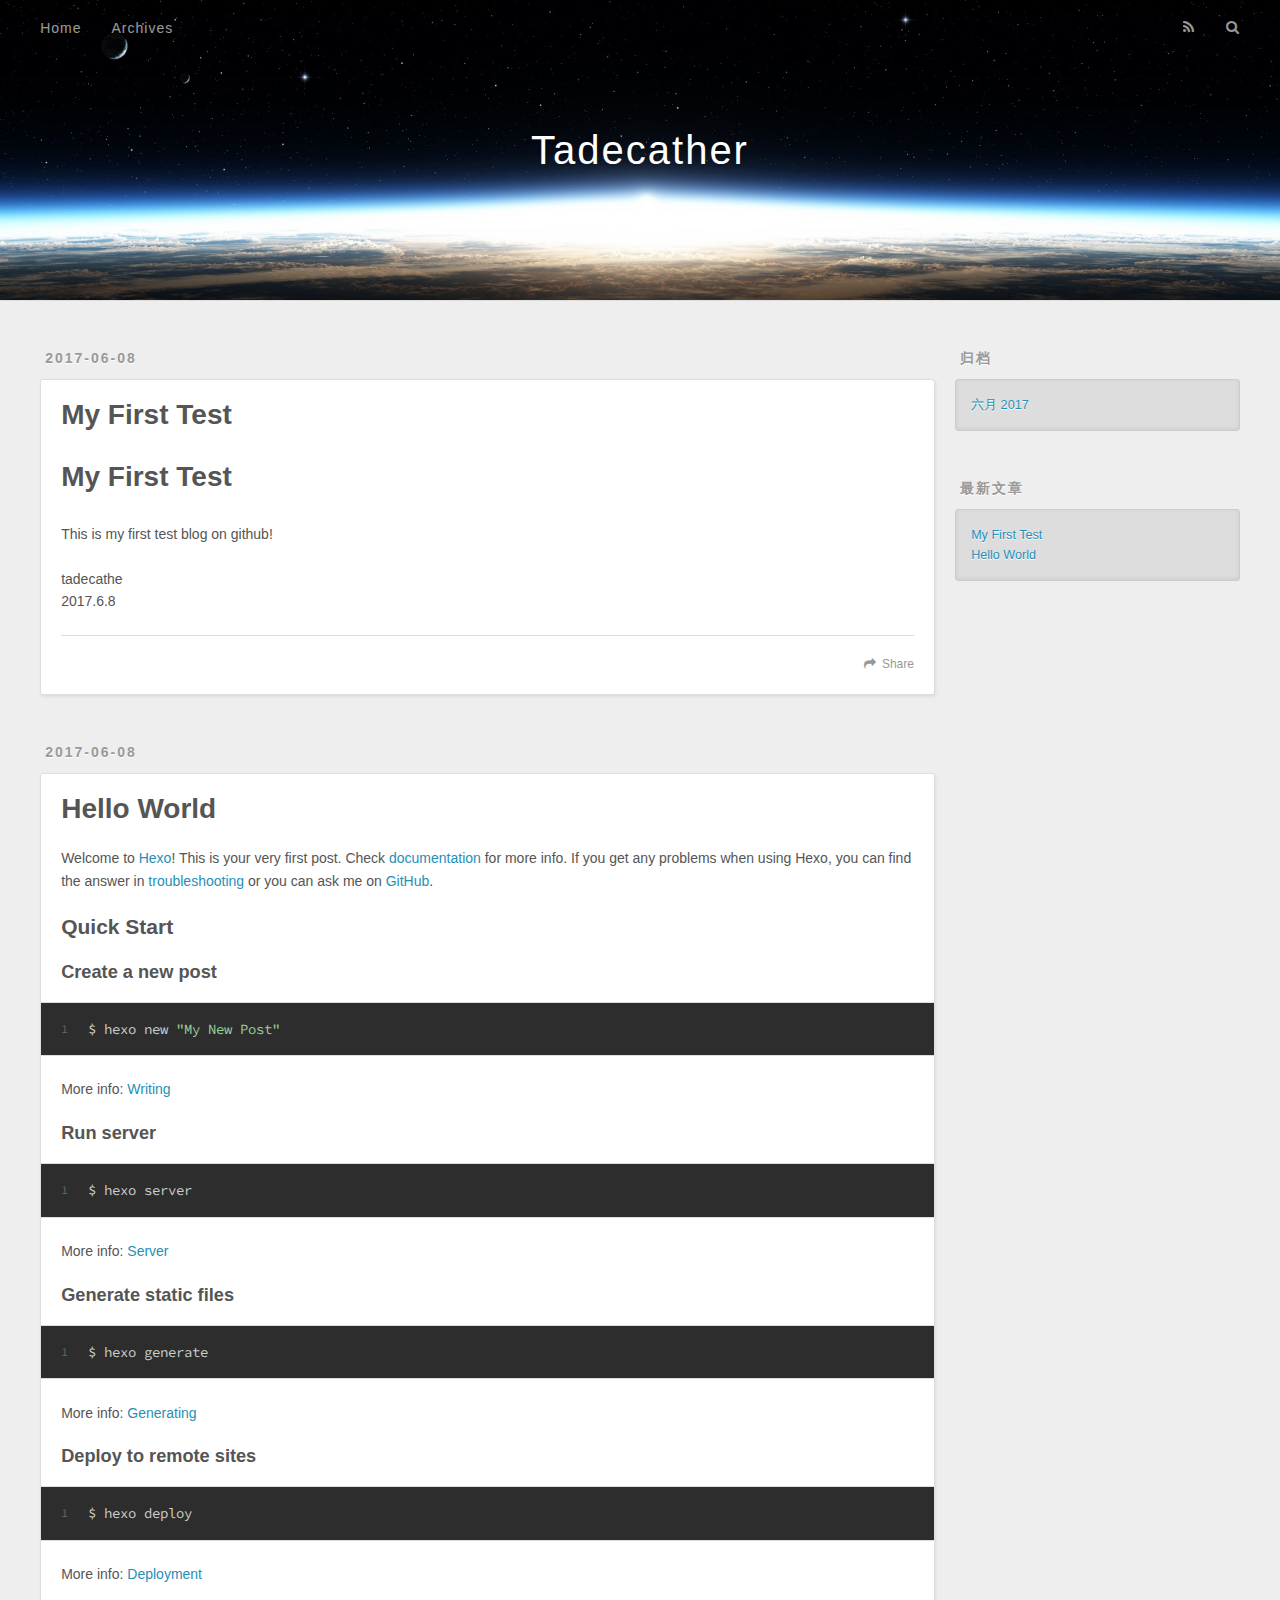
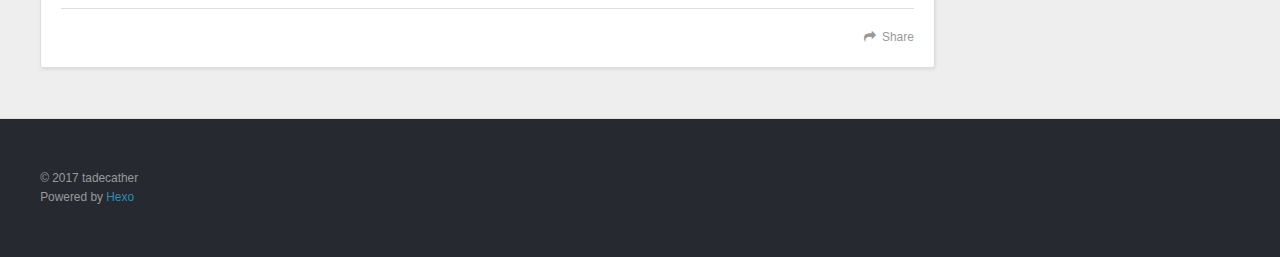
==== index.html @ 5351824b "Site updated: 2017-06-08 14:13:33" ====
<!DOCTYPE html>
<html>
<head>
  <meta charset="utf-8">
  
  <title>Tadecather</title>
  <meta name="viewport" content="width=device-width, initial-scale=1, maximum-scale=1">
  <meta name="description" content="tadecather&apos;s blog on github!">
<meta property="og:type" content="website">
<meta property="og:title" content="Tadecather">
<meta property="og:url" content="http://yoursite.com/index.html">
<meta property="og:site_name" content="Tadecather">
<meta property="og:description" content="tadecather&apos;s blog on github!">
<meta name="twitter:card" content="summary">
<meta name="twitter:title" content="Tadecather">
<meta name="twitter:description" content="tadecather&apos;s blog on github!">
  
    <link rel="alternate" href="/atom.xml" title="Tadecather" type="application/atom+xml">
  
  
    <link rel="icon" href="/favicon.png">
  
  
    <link href="//fonts.googleapis.com/css?family=Source+Code+Pro" rel="stylesheet" type="text/css">
  
  <link rel="stylesheet" href="/css/style.css">
  

</head>

<body>
  <div id="container">
    <div id="wrap">
      <header id="header">
  <div id="banner"></div>
  <div id="header-outer" class="outer">
    <div id="header-title" class="inner">
      <h1 id="logo-wrap">
        <a href="/" id="logo">Tadecather</a>
      </h1>
      
    </div>
    <div id="header-inner" class="inner">
      <nav id="main-nav">
        <a id="main-nav-toggle" class="nav-icon"></a>
        
          <a class="main-nav-link" href="/">Home</a>
        
          <a class="main-nav-link" href="/archives">Archives</a>
        
      </nav>
      <nav id="sub-nav">
        
          <a id="nav-rss-link" class="nav-icon" href="/atom.xml" title="RSS Feed"></a>
        
        <a id="nav-search-btn" class="nav-icon" title="搜索"></a>
      </nav>
      <div id="search-form-wrap">
        <form action="//google.com/search" method="get" accept-charset="UTF-8" class="search-form"><input type="search" name="q" class="search-form-input" placeholder="Search"><button type="submit" class="search-form-submit">&#xF002;</button><input type="hidden" name="sitesearch" value="http://yoursite.com"></form>
      </div>
    </div>
  </div>
</header>
      <div class="outer">
        <section id="main">
  
    <article id="post-My-First-Test" class="article article-type-post" itemscope itemprop="blogPost">
  <div class="article-meta">
    <a href="/2017/06/08/My-First-Test/" class="article-date">
  <time datetime="2017-06-08T06:03:38.000Z" itemprop="datePublished">2017-06-08</time>
</a>
    
  </div>
  <div class="article-inner">
    
    
      <header class="article-header">
        
  
    <h1 itemprop="name">
      <a class="article-title" href="/2017/06/08/My-First-Test/">My First Test</a>
    </h1>
  

      </header>
    
    <div class="article-entry" itemprop="articleBody">
      
        <h1 id="My-First-Test"><a href="#My-First-Test" class="headerlink" title="My First Test"></a>My First Test</h1><p>This is my first test blog on github!</p>
<p>tadecathe<br>2017.6.8</p>

      
    </div>
    <footer class="article-footer">
      <a data-url="http://yoursite.com/2017/06/08/My-First-Test/" data-id="cj3o0xti10000j074yxmac1dp" class="article-share-link">Share</a>
      
      
    </footer>
  </div>
  
</article>


  
    <article id="post-hello-world" class="article article-type-post" itemscope itemprop="blogPost">
  <div class="article-meta">
    <a href="/2017/06/08/hello-world/" class="article-date">
  <time datetime="2017-06-08T05:35:20.638Z" itemprop="datePublished">2017-06-08</time>
</a>
    
  </div>
  <div class="article-inner">
    
    
      <header class="article-header">
        
  
    <h1 itemprop="name">
      <a class="article-title" href="/2017/06/08/hello-world/">Hello World</a>
    </h1>
  

      </header>
    
    <div class="article-entry" itemprop="articleBody">
      
        <p>Welcome to <a href="https://hexo.io/" target="_blank" rel="external">Hexo</a>! This is your very first post. Check <a href="https://hexo.io/docs/" target="_blank" rel="external">documentation</a> for more info. If you get any problems when using Hexo, you can find the answer in <a href="https://hexo.io/docs/troubleshooting.html" target="_blank" rel="external">troubleshooting</a> or you can ask me on <a href="https://github.com/hexojs/hexo/issues" target="_blank" rel="external">GitHub</a>.</p>
<h2 id="Quick-Start"><a href="#Quick-Start" class="headerlink" title="Quick Start"></a>Quick Start</h2><h3 id="Create-a-new-post"><a href="#Create-a-new-post" class="headerlink" title="Create a new post"></a>Create a new post</h3><figure class="highlight bash"><table><tr><td class="gutter"><pre><div class="line">1</div></pre></td><td class="code"><pre><div class="line">$ hexo new <span class="string">"My New Post"</span></div></pre></td></tr></table></figure>
<p>More info: <a href="https://hexo.io/docs/writing.html" target="_blank" rel="external">Writing</a></p>
<h3 id="Run-server"><a href="#Run-server" class="headerlink" title="Run server"></a>Run server</h3><figure class="highlight bash"><table><tr><td class="gutter"><pre><div class="line">1</div></pre></td><td class="code"><pre><div class="line">$ hexo server</div></pre></td></tr></table></figure>
<p>More info: <a href="https://hexo.io/docs/server.html" target="_blank" rel="external">Server</a></p>
<h3 id="Generate-static-files"><a href="#Generate-static-files" class="headerlink" title="Generate static files"></a>Generate static files</h3><figure class="highlight bash"><table><tr><td class="gutter"><pre><div class="line">1</div></pre></td><td class="code"><pre><div class="line">$ hexo generate</div></pre></td></tr></table></figure>
<p>More info: <a href="https://hexo.io/docs/generating.html" target="_blank" rel="external">Generating</a></p>
<h3 id="Deploy-to-remote-sites"><a href="#Deploy-to-remote-sites" class="headerlink" title="Deploy to remote sites"></a>Deploy to remote sites</h3><figure class="highlight bash"><table><tr><td class="gutter"><pre><div class="line">1</div></pre></td><td class="code"><pre><div class="line">$ hexo deploy</div></pre></td></tr></table></figure>
<p>More info: <a href="https://hexo.io/docs/deployment.html" target="_blank" rel="external">Deployment</a></p>

      
    </div>
    <footer class="article-footer">
      <a data-url="http://yoursite.com/2017/06/08/hello-world/" data-id="cj3o0xti60001j0741esh658a" class="article-share-link">Share</a>
      
      
    </footer>
  </div>
  
</article>


  

</section>
        
          <aside id="sidebar">
  
    

  
    

  
    
  
    
  <div class="widget-wrap">
    <h3 class="widget-title">归档</h3>
    <div class="widget">
      <ul class="archive-list"><li class="archive-list-item"><a class="archive-list-link" href="/archives/2017/06/">六月 2017</a></li></ul>
    </div>
  </div>


  
    
  <div class="widget-wrap">
    <h3 class="widget-title">最新文章</h3>
    <div class="widget">
      <ul>
        
          <li>
            <a href="/2017/06/08/My-First-Test/">My First Test</a>
          </li>
        
          <li>
            <a href="/2017/06/08/hello-world/">Hello World</a>
          </li>
        
      </ul>
    </div>
  </div>

  
</aside>
        
      </div>
      <footer id="footer">
  
  <div class="outer">
    <div id="footer-info" class="inner">
      &copy; 2017 tadecather<br>
      Powered by <a href="http://hexo.io/" target="_blank">Hexo</a>
    </div>
  </div>
</footer>
    </div>
    <nav id="mobile-nav">
  
    <a href="/" class="mobile-nav-link">Home</a>
  
    <a href="/archives" class="mobile-nav-link">Archives</a>
  
</nav>
    

<script src="//ajax.googleapis.com/ajax/libs/jquery/2.0.3/jquery.min.js"></script>


  <link rel="stylesheet" href="/fancybox/jquery.fancybox.css">
  <script src="/fancybox/jquery.fancybox.pack.js"></script>


<script src="/js/script.js"></script>

  </div>
</body>
</html>
---- css/style.css ----
body {
  width: 100%;
}
body:before,
body:after {
  content: "";
  display: table;
}
body:after {
  clear: both;
}
html,
body,
div,
span,
applet,
object,
iframe,
h1,
h2,
h3,
h4,
h5,
h6,
p,
blockquote,
pre,
a,
abbr,
acronym,
address,
big,
cite,
code,
del,
dfn,
em,
img,
ins,
kbd,
q,
s,
samp,
small,
strike,
strong,
sub,
sup,
tt,
var,
dl,
dt,
dd,
ol,
ul,
li,
fieldset,
form,
label,
legend,
table,
caption,
tbody,
tfoot,
thead,
tr,
th,
td {
  margin: 0;
  padding: 0;
  border: 0;
  outline: 0;
  font-weight: inherit;
  font-style: inherit;
  font-family: inherit;
  font-size: 100%;
  vertical-align: baseline;
}
body {
  line-height: 1;
  color: #000;
  background: #fff;
}
ol,
ul {
  list-style: none;
}
table {
  border-collapse: separate;
  border-spacing: 0;
  vertical-align: middle;
}
caption,
th,
td {
  text-align: left;
  font-weight: normal;
  vertical-align: middle;
}
a img {
  border: none;
}
input,
button {
  margin: 0;
  padding: 0;
}
input::-moz-focus-inner,
button::-moz-focus-inner {
  border: 0;
  padding: 0;
}
@font-face {
  font-family: FontAwesome;
  font-style: normal;
  font-weight: normal;
  src: url("fonts/fontawesome-webfont.eot?v=#4.0.3");
  src: url("fonts/fontawesome-webfont.eot?#iefix&v=#4.0.3") format("embedded-opentype"), url("fonts/fontawesome-webfont.woff?v=#4.0.3") format("woff"), url("fonts/fontawesome-webfont.ttf?v=#4.0.3") format("truetype"), url("fonts/fontawesome-webfont.svg#fontawesomeregular?v=#4.0.3") format("svg");
}
html,
body,
#container {
  height: 100%;
}
body {
  background: #eee;
  font: 14px "Helvetica Neue", Helvetica, Arial, sans-serif;
  -webkit-text-size-adjust: 100%;
}
.outer {
  max-width: 1220px;
  margin: 0 auto;
  padding: 0 20px;
}
.outer:before,
.outer:after {
  content: "";
  display: table;
}
.outer:after {
  clear: both;
}
.inner {
  display: inline;
  float: left;
  width: 98.33333333333333%;
  margin: 0 0.833333333333333%;
}
.left,
.alignleft {
  float: left;
}
.right,
.alignright {
  float: right;
}
.clear {
  clear: both;
}
#container {
  position: relative;
}
.mobile-nav-on {
  overflow: hidden;
}
#wrap {
  height: 100%;
  width: 100%;
  position: absolute;
  top: 0;
  left: 0;
  -webkit-transition: 0.2s ease-out;
  -moz-transition: 0.2s ease-out;
  -ms-transition: 0.2s ease-out;
  transition: 0.2s ease-out;
  z-index: 1;
  background: #eee;
}
.mobile-nav-on #wrap {
  left: 280px;
}
@media screen and (min-width: 768px) {
  #main {
    display: inline;
    float: left;
    width: 73.33333333333333%;
    margin: 0 0.833333333333333%;
  }
}
.article-date,
.article-category-link,
.archive-year,
.widget-title {
  text-decoration: none;
  text-transform: uppercase;
  letter-spacing: 2px;
  color: #999;
  margin-bottom: 1em;
  margin-left: 5px;
  line-height: 1em;
  text-shadow: 0 1px #fff;
  font-weight: bold;
}
.article-inner,
.archive-article-inner {
  background: #fff;
  -webkit-box-shadow: 1px 2px 3px #ddd;
  box-shadow: 1px 2px 3px #ddd;
  border: 1px solid #ddd;
  border-radius: 3px;
}
.article-entry h1,
.widget h1 {
  font-size: 2em;
}
.article-entry h2,
.widget h2 {
  font-size: 1.5em;
}
.article-entry h3,
.widget h3 {
  font-size: 1.3em;
}
.article-entry h4,
.widget h4 {
  font-size: 1.2em;
}
.article-entry h5,
.widget h5 {
  font-size: 1em;
}
.article-entry h6,
.widget h6 {
  font-size: 1em;
  color: #999;
}
.article-entry hr,
.widget hr {
  border: 1px dashed #ddd;
}
.article-entry strong,
.widget strong {
  font-weight: bold;
}
.article-entry em,
.widget em,
.article-entry cite,
.widget cite {
  font-style: italic;
}
.article-entry sup,
.widget sup,
.article-entry sub,
.widget sub {
  font-size: 0.75em;
  line-height: 0;
  position: relative;
  vertical-align: baseline;
}
.article-entry sup,
.widget sup {
  top: -0.5em;
}
.article-entry sub,
.widget sub {
  bottom: -0.2em;
}
.article-entry small,
.widget small {
  font-size: 0.85em;
}
.article-entry acronym,
.widget acronym,
.article-entry abbr,
.widget abbr {
  border-bottom: 1px dotted;
}
.article-entry ul,
.widget ul,
.article-entry ol,
.widget ol,
.article-entry dl,
.widget dl {
  margin: 0 20px;
  line-height: 1.6em;
}
.article-entry ul ul,
.widget ul ul,
.article-entry ol ul,
.widget ol ul,
.article-entry ul ol,
.widget ul ol,
.article-entry ol ol,
.widget ol ol {
  margin-top: 0;
  margin-bottom: 0;
}
.article-entry ul,
.widget ul {
  list-style: disc;
}
.article-entry ol,
.widget ol {
  list-style: decimal;
}
.article-entry dt,
.widget dt {
  font-weight: bold;
}
#header {
  height: 300px;
  position: relative;
  border-bottom: 1px solid #ddd;
}
#header:before,
#header:after {
  content: "";
  position: absolute;
  left: 0;
  right: 0;
  height: 40px;
}
#header:before {
  top: 0;
  background: -webkit-linear-gradient(rgba(0,0,0,0.2), transparent);
  background: -moz-linear-gradient(rgba(0,0,0,0.2), transparent);
  background: -ms-linear-gradient(rgba(0,0,0,0.2), transparent);
  background: linear-gradient(rgba(0,0,0,0.2), transparent);
}
#header:after {
  bottom: 0;
  background: -webkit-linear-gradient(transparent, rgba(0,0,0,0.2));
  background: -moz-linear-gradient(transparent, rgba(0,0,0,0.2));
  background: -ms-linear-gradient(transparent, rgba(0,0,0,0.2));
  background: linear-gradient(transparent, rgba(0,0,0,0.2));
}
#header-outer {
  height: 100%;
  position: relative;
}
#header-inner {
  position: relative;
  overflow: hidden;
}
#banner {
  position: absolute;
  top: 0;
  left: 0;
  width: 100%;
  height: 100%;
  background: url("images/banner.jpg") center #000;
  -webkit-background-size: cover;
  -moz-background-size: cover;
  background-size: cover;
  z-index: -1;
}
#header-title {
  text-align: center;
  height: 40px;
  position: absolute;
  top: 50%;
  left: 0;
  margin-top: -20px;
}
#logo,
#subtitle {
  text-decoration: none;
  color: #fff;
  font-weight: 300;
  text-shadow: 0 1px 4px rgba(0,0,0,0.3);
}
#logo {
  font-size: 40px;
  line-height: 40px;
  letter-spacing: 2px;
}
#subtitle {
  font-size: 16px;
  line-height: 16px;
  letter-spacing: 1px;
}
#subtitle-wrap {
  margin-top: 16px;
}
#main-nav {
  float: left;
  margin-left: -15px;
}
.nav-icon,
.main-nav-link {
  float: left;
  color: #fff;
  opacity: 0.6;
  text-decoration: none;
  text-shadow: 0 1px rgba(0,0,0,0.2);
  -webkit-transition: opacity 0.2s;
  -moz-transition: opacity 0.2s;
  -ms-transition: opacity 0.2s;
  transition: opacity 0.2s;
  display: block;
  padding: 20px 15px;
}
.nav-icon:hover,
.main-nav-link:hover {
  opacity: 1;
}
.nav-icon {
  font-family: FontAwesome;
  text-align: center;
  font-size: 14px;
  width: 14px;
  height: 14px;
  padding: 20px 15px;
  position: relative;
  cursor: pointer;
}
.main-nav-link {
  font-weight: 300;
  letter-spacing: 1px;
}
@media screen and (max-width: 479px) {
  .main-nav-link {
    display: none;
  }
}
#main-nav-toggle {
  display: none;
}
#main-nav-toggle:before {
  content: "\f0c9";
}
@media screen and (max-width: 479px) {
  #main-nav-toggle {
    display: block;
  }
}
#sub-nav {
  float: right;
  margin-right: -15px;
}
#nav-rss-link:before {
  content: "\f09e";
}
#nav-search-btn:before {
  content: "\f002";
}
#search-form-wrap {
  position: absolute;
  top: 15px;
  width: 150px;
  height: 30px;
  right: -150px;
  opacity: 0;
  -webkit-transition: 0.2s ease-out;
  -moz-transition: 0.2s ease-out;
  -ms-transition: 0.2s ease-out;
  transition: 0.2s ease-out;
}
#search-form-wrap.on {
  opacity: 1;
  right: 0;
}
@media screen and (max-width: 479px) {
  #search-form-wrap {
    width: 100%;
    right: -100%;
  }
}
.search-form {
  position: absolute;
  top: 0;
  left: 0;
  right: 0;
  background: #fff;
  padding: 5px 15px;
  border-radius: 15px;
  -webkit-box-shadow: 0 0 10px rgba(0,0,0,0.3);
  box-shadow: 0 0 10px rgba(0,0,0,0.3);
}
.search-form-input {
  border: none;
  background: none;
  color: #555;
  width: 100%;
  font: 13px "Helvetica Neue", Helvetica, Arial, sans-serif;
  outline: none;
}
.search-form-input::-webkit-search-results-decoration,
.search-form-input::-webkit-search-cancel-button {
  -webkit-appearance: none;
}
.search-form-submit {
  position: absolute;
  top: 50%;
  right: 10px;
  margin-top: -7px;
  font: 13px FontAwesome;
  border: none;
  background: none;
  color: #bbb;
  cursor: pointer;
}
.search-form-submit:hover,
.search-form-submit:focus {
  color: #777;
}
.article {
  margin: 50px 0;
}
.article-inner {
  overflow: hidden;
}
.article-meta:before,
.article-meta:after {
  content: "";
  display: table;
}
.article-meta:after {
  clear: both;
}
.article-date {
  float: left;
}
.article-category {
  float: left;
  line-height: 1em;
  color: #ccc;
  text-shadow: 0 1px #fff;
  margin-left: 8px;
}
.article-category:before {
  content: "\2022";
}
.article-category-link {
  margin: 0 12px 1em;
}
.article-header {
  padding: 20px 20px 0;
}
.article-title {
  text-decoration: none;
  font-size: 2em;
  font-weight: bold;
  color: #555;
  line-height: 1.1em;
  -webkit-transition: color 0.2s;
  -moz-transition: color 0.2s;
  -ms-transition: color 0.2s;
  transition: color 0.2s;
}
a.article-title:hover {
  color: #258fb8;
}
.article-entry {
  color: #555;
  padding: 0 20px;
}
.article-entry:before,
.article-entry:after {
  content: "";
  display: table;
}
.article-entry:after {
  clear: both;
}
.article-entry p,
.article-entry table {
  line-height: 1.6em;
  margin: 1.6em 0;
}
.article-entry h1,
.article-entry h2,
.article-entry h3,
.article-entry h4,
.article-entry h5,
.article-entry h6 {
  font-weight: bold;
}
.article-entry h1,
.article-entry h2,
.article-entry h3,
.article-entry h4,
.article-entry h5,
.article-entry h6 {
  line-height: 1.1em;
  margin: 1.1em 0;
}
.article-entry a {
  color: #258fb8;
  text-decoration: none;
}
.article-entry a:hover {
  text-decoration: underline;
}
.article-entry ul,
.article-entry ol,
.article-entry dl {
  margin-top: 1.6em;
  margin-bottom: 1.6em;
}
.article-entry img,
.article-entry video {
  max-width: 100%;
  height: auto;
  display: block;
  margin: auto;
}
.article-entry iframe {
  border: none;
}
.article-entry table {
  width: 100%;
  border-collapse: collapse;
  border-spacing: 0;
}
.article-entry th {
  font-weight: bold;
  border-bottom: 3px solid #ddd;
  padding-bottom: 0.5em;
}
.article-entry td {
  border-bottom: 1px solid #ddd;
  padding: 10px 0;
}
.article-entry blockquote {
  font-family: Georgia, "Times New Roman", serif;
  font-size: 1.4em;
  margin: 1.6em 20px;
  text-align: center;
}
.article-entry blockquote footer {
  font-size: 14px;
  margin: 1.6em 0;
  font-family: "Helvetica Neue", Helvetica, Arial, sans-serif;
}
.article-entry blockquote footer cite:before {
  content: "—";
  padding: 0 0.5em;
}
.article-entry .pullquote {
  text-align: left;
  width: 45%;
  margin: 0;
}
.article-entry .pullquote.left {
  margin-left: 0.5em;
  margin-right: 1em;
}
.article-entry .pullquote.right {
  margin-right: 0.5em;
  margin-left: 1em;
}
.article-entry .caption {
  color: #999;
  display: block;
  font-size: 0.9em;
  margin-top: 0.5em;
  position: relative;
  text-align: center;
}
.article-entry .video-container {
  position: relative;
  padding-top: 56.25%;
  height: 0;
  overflow: hidden;
}
.article-entry .video-container iframe,
.article-entry .video-container object,
.article-entry .video-container embed {
  position: absolute;
  top: 0;
  left: 0;
  width: 100%;
  height: 100%;
  margin-top: 0;
}
.article-more-link a {
  display: inline-block;
  line-height: 1em;
  padding: 6px 15px;
  border-radius: 15px;
  background: #eee;
  color: #999;
  text-shadow: 0 1px #fff;
  text-decoration: none;
}
.article-more-link a:hover {
  background: #258fb8;
  color: #fff;
  text-decoration: none;
  text-shadow: 0 1px #1e7293;
}
.article-footer {
  font-size: 0.85em;
  line-height: 1.6em;
  border-top: 1px solid #ddd;
  padding-top: 1.6em;
  margin: 0 20px 20px;
}
.article-footer:before,
.article-footer:after {
  content: "";
  display: table;
}
.article-footer:after {
  clear: both;
}
.article-footer a {
  color: #999;
  text-decoration: none;
}
.article-footer a:hover {
  color: #555;
}
.article-tag-list-item {
  float: left;
  margin-right: 10px;
}
.article-tag-list-link:before {
  content: "#";
}
.article-comment-link {
  float: right;
}
.article-comment-link:before {
  content: "\f075";
  font-family: FontAwesome;
  padding-right: 8px;
}
.article-share-link {
  cursor: pointer;
  float: right;
  margin-left: 20px;
}
.article-share-link:before {
  content: "\f064";
  font-family: FontAwesome;
  padding-right: 6px;
}
#article-nav {
  position: relative;
}
#article-nav:before,
#article-nav:after {
  content: "";
  display: table;
}
#article-nav:after {
  clear: both;
}
@media screen and (min-width: 768px) {
  #article-nav {
    margin: 50px 0;
  }
  #article-nav:before {
    width: 8px;
    height: 8px;
    position: absolute;
    top: 50%;
    left: 50%;
    margin-top: -4px;
    margin-left: -4px;
    content: "";
    border-radius: 50%;
    background: #ddd;
    -webkit-box-shadow: 0 1px 2px #fff;
    box-shadow: 0 1px 2px #fff;
  }
}
.article-nav-link-wrap {
  text-decoration: none;
  text-shadow: 0 1px #fff;
  color: #999;
  -webkit-box-sizing: border-box;
  -moz-box-sizing: border-box;
  box-sizing: border-box;
  margin-top: 50px;
  text-align: center;
  display: block;
}
.article-nav-link-wrap:hover {
  color: #555;
}
@media screen and (min-width: 768px) {
  .article-nav-link-wrap {
    width: 50%;
    margin-top: 0;
  }
}
@media screen and (min-width: 768px) {
  #article-nav-newer {
    float: left;
    text-align: right;
    padding-right: 20px;
  }
}
@media screen and (min-width: 768px) {
  #article-nav-older {
    float: right;
    text-align: left;
    padding-left: 20px;
  }
}
.article-nav-caption {
  text-transform: uppercase;
  letter-spacing: 2px;
  color: #ddd;
  line-height: 1em;
  font-weight: bold;
}
#article-nav-newer .article-nav-caption {
  margin-right: -2px;
}
.article-nav-title {
  font-size: 0.85em;
  line-height: 1.6em;
  margin-top: 0.5em;
}
.article-share-box {
  position: absolute;
  display: none;
  background: #fff;
  -webkit-box-shadow: 1px 2px 10px rgba(0,0,0,0.2);
  box-shadow: 1px 2px 10px rgba(0,0,0,0.2);
  border-radius: 3px;
  margin-left: -145px;
  overflow: hidden;
  z-index: 1;
}
.article-share-box.on {
  display: block;
}
.article-share-input {
  width: 100%;
  background: none;
  -webkit-box-sizing: border-box;
  -moz-box-sizing: border-box;
  box-sizing: border-box;
  font: 14px "Helvetica Neue", Helvetica, Arial, sans-serif;
  padding: 0 15px;
  color: #555;
  outline: none;
  border: 1px solid #ddd;
  border-radius: 3px 3px 0 0;
  height: 36px;
  line-height: 36px;
}
.article-share-links {
  background: #eee;
}
.article-share-links:before,
.article-share-links:after {
  content: "";
  display: table;
}
.article-share-links:after {
  clear: both;
}
.article-share-twitter,
.article-share-facebook,
.article-share-pinterest,
.article-share-google {
  width: 50px;
  height: 36px;
  display: block;
  float: left;
  position: relative;
  color: #999;
  text-shadow: 0 1px #fff;
}
.article-share-twitter:before,
.article-share-facebook:before,
.article-share-pinterest:before,
.article-share-google:before {
  font-size: 20px;
  font-family: FontAwesome;
  width: 20px;
  height: 20px;
  position: absolute;
  top: 50%;
  left: 50%;
  margin-top: -10px;
  margin-left: -10px;
  text-align: center;
}
.article-share-twitter:hover,
.article-share-facebook:hover,
.article-share-pinterest:hover,
.article-share-google:hover {
  color: #fff;
}
.article-share-twitter:before {
  content: "\f099";
}
.article-share-twitter:hover {
  background: #00aced;
  text-shadow: 0 1px #008abe;
}
.article-share-facebook:before {
  content: "\f09a";
}
.article-share-facebook:hover {
  background: #3b5998;
  text-shadow: 0 1px #2f477a;
}
.article-share-pinterest:before {
  content: "\f0d2";
}
.article-share-pinterest:hover {
  background: #cb2027;
  text-shadow: 0 1px #a21a1f;
}
.article-share-google:before {
  content: "\f0d5";
}
.article-share-google:hover {
  background: #dd4b39;
  text-shadow: 0 1px #be3221;
}
.article-gallery {
  background: #000;
  position: relative;
}
.article-gallery-photos {
  position: relative;
  overflow: hidden;
}
.article-gallery-img {
  display: none;
  max-width: 100%;
}
.article-gallery-img:first-child {
  display: block;
}
.article-gallery-img.loaded {
  position: absolute;
  display: block;
}
.article-gallery-img img {
  display: block;
  max-width: 100%;
  margin: 0 auto;
}
#comments {
  background: #fff;
  -webkit-box-shadow: 1px 2px 3px #ddd;
  box-shadow: 1px 2px 3px #ddd;
  padding: 20px;
  border: 1px solid #ddd;
  border-radius: 3px;
  margin: 50px 0;
}
#comments a {
  color: #258fb8;
}
.archives-wrap {
  margin: 50px 0;
}
.archives:before,
.archives:after {
  content: "";
  display: table;
}
.archives:after {
  clear: both;
}
.archive-year-wrap {
  margin-bottom: 1em;
}
.archives {
  -webkit-column-gap: 10px;
  -moz-column-gap: 10px;
  column-gap: 10px;
}
@media screen and (min-width: 480px) and (max-width: 767px) {
  .archives {
    -webkit-column-count: 2;
    -moz-column-count: 2;
    column-count: 2;
  }
}
@media screen and (min-width: 768px) {
  .archives {
    -webkit-column-count: 3;
    -moz-column-count: 3;
    column-count: 3;
  }
}
.archive-article {
  -webkit-column-break-inside: avoid;
  page-break-inside: avoid;
  overflow: hidden;
  break-inside: avoid-column;
}
.archive-article-inner {
  padding: 10px;
  margin-bottom: 15px;
}
.archive-article-title {
  text-decoration: none;
  font-weight: bold;
  color: #555;
  -webkit-transition: color 0.2s;
  -moz-transition: color 0.2s;
  -ms-transition: color 0.2s;
  transition: color 0.2s;
  line-height: 1.6em;
}
.archive-article-title:hover {
  color: #258fb8;
}
.archive-article-footer {
  margin-top: 1em;
}
.archive-article-date {
  color: #999;
  text-decoration: none;
  font-size: 0.85em;
  line-height: 1em;
  margin-bottom: 0.5em;
  display: block;
}
#page-nav {
  margin: 50px auto;
  background: #fff;
  -webkit-box-shadow: 1px 2px 3px #ddd;
  box-shadow: 1px 2px 3px #ddd;
  border: 1px solid #ddd;
  border-radius: 3px;
  text-align: center;
  color: #999;
  overflow: hidden;
}
#page-nav:before,
#page-nav:after {
  content: "";
  display: table;
}
#page-nav:after {
  clear: both;
}
#page-nav a,
#page-nav span {
  padding: 10px 20px;
  line-height: 1;
  height: 2ex;
}
#page-nav a {
  color: #999;
  text-decoration: none;
}
#page-nav a:hover {
  background: #999;
  color: #fff;
}
#page-nav .prev {
  float: left;
}
#page-nav .next {
  float: right;
}
#page-nav .page-number {
  display: inline-block;
}
@media screen and (max-width: 479px) {
  #page-nav .page-number {
    display: none;
  }
}
#page-nav .current {
  color: #555;
  font-weight: bold;
}
#page-nav .space {
  color: #ddd;
}
#footer {
  background: #262a30;
  padding: 50px 0;
  border-top: 1px solid #ddd;
  color: #999;
}
#footer a {
  color: #258fb8;
  text-decoration: none;
}
#footer a:hover {
  text-decoration: underline;
}
#footer-info {
  line-height: 1.6em;
  font-size: 0.85em;
}
.article-entry pre,
.article-entry .highlight {
  background: #2d2d2d;
  margin: 0 -20px;
  padding: 15px 20px;
  border-style: solid;
  border-color: #ddd;
  border-width: 1px 0;
  overflow: auto;
  color: #ccc;
  line-height: 22.400000000000002px;
}
.article-entry .highlight .gutter pre,
.article-entry .gist .gist-file .gist-data .line-numbers {
  color: #666;
  font-size: 0.85em;
}
.article-entry pre,
.article-entry code {
  font-family: "Source Code Pro", Consolas, Monaco, Menlo, Consolas, monospace;
}
.article-entry code {
  background: #eee;
  text-shadow: 0 1px #fff;
  padding: 0 0.3em;
}
.article-entry pre code {
  background: none;
  text-shadow: none;
  padding: 0;
}
.article-entry .highlight pre {
  border: none;
  margin: 0;
  padding: 0;
}
.article-entry .highlight table {
  margin: 0;
  width: auto;
}
.article-entry .highlight td {
  border: none;
  padding: 0;
}
.article-entry .highlight figcaption {
  font-size: 0.85em;
  color: #999;
  line-height: 1em;
  margin-bottom: 1em;
}
.article-entry .highlight figcaption:before,
.article-entry .highlight figcaption:after {
  content: "";
  display: table;
}
.article-entry .highlight figcaption:after {
  clear: both;
}
.article-entry .highlight figcaption a {
  float: right;
}
.article-entry .highlight .gutter pre {
  text-align: right;
  padding-right: 20px;
}
.article-entry .highlight .line {
  height: 22.400000000000002px;
}
.article-entry .highlight .line.marked {
  background: #515151;
}
.article-entry .gist {
  margin: 0 -20px;
  border-style: solid;
  border-color: #ddd;
  border-width: 1px 0;
  background: #2d2d2d;
  padding: 15px 20px 15px 0;
}
.article-entry .gist .gist-file {
  border: none;
  font-family: "Source Code Pro", Consolas, Monaco, Menlo, Consolas, monospace;
  margin: 0;
}
.article-entry .gist .gist-file .gist-data {
  background: none;
  border: none;
}
.article-entry .gist .gist-file .gist-data .line-numbers {
  background: none;
  border: none;
  padding: 0 20px 0 0;
}
.article-entry .gist .gist-file .gist-data .line-data {
  padding: 0 !important;
}
.article-entry .gist .gist-file .highlight {
  margin: 0;
  padding: 0;
  border: none;
}
.article-entry .gist .gist-file .gist-meta {
  background: #2d2d2d;
  color: #999;
  font: 0.85em "Helvetica Neue", Helvetica, Arial, sans-serif;
  text-shadow: 0 0;
  padding: 0;
  margin-top: 1em;
  margin-left: 20px;
}
.article-entry .gist .gist-file .gist-meta a {
  color: #258fb8;
  font-weight: normal;
}
.article-entry .gist .gist-file .gist-meta a:hover {
  text-decoration: underline;
}
pre .comment,
pre .title {
  color: #999;
}
pre .variable,
pre .attribute,
pre .tag,
pre .regexp,
pre .ruby .constant,
pre .xml .tag .title,
pre .xml .pi,
pre .xml .doctype,
pre .html .doctype,
pre .css .id,
pre .css .class,
pre .css .pseudo {
  color: #f2777a;
}
pre .number,
pre .preprocessor,
pre .built_in,
pre .literal,
pre .params,
pre .constant {
  color: #f99157;
}
pre .class,
pre .ruby .class .title,
pre .css .rules .attribute {
  color: #9c9;
}
pre .string,
pre .value,
pre .inheritance,
pre .header,
pre .ruby .symbol,
pre .xml .cdata {
  color: #9c9;
}
pre .css .hexcolor {
  color: #6cc;
}
pre .function,
pre .python .decorator,
pre .python .title,
pre .ruby .function .title,
pre .ruby .title .keyword,
pre .perl .sub,
pre .javascript .title,
pre .coffeescript .title {
  color: #69c;
}
pre .keyword,
pre .javascript .function {
  color: #c9c;
}
@media screen and (max-width: 479px) {
  #mobile-nav {
    position: absolute;
    top: 0;
    left: 0;
    width: 280px;
    height: 100%;
    background: #191919;
    border-right: 1px solid #fff;
  }
}
@media screen and (max-width: 479px) {
  .mobile-nav-link {
    display: block;
    color: #999;
    text-decoration: none;
    padding: 15px 20px;
    font-weight: bold;
  }
  .mobile-nav-link:hover {
    color: #fff;
  }
}
@media screen and (min-width: 768px) {
  #sidebar {
    display: inline;
    float: left;
    width: 23.333333333333332%;
    margin: 0 0.833333333333333%;
  }
}
.widget-wrap {
  margin: 50px 0;
}
.widget {
  color: #777;
  text-shadow: 0 1px #fff;
  background: #ddd;
  -webkit-box-shadow: 0 -1px 4px #ccc inset;
  box-shadow: 0 -1px 4px #ccc inset;
  border: 1px solid #ccc;
  padding: 15px;
  border-radius: 3px;
}
.widget a {
  color: #258fb8;
  text-decoration: none;
}
.widget a:hover {
  text-decoration: underline;
}
.widget ul ul,
.widget ol ul,
.widget dl ul,
.widget ul ol,
.widget ol ol,
.widget dl ol,
.widget ul dl,
.widget ol dl,
.widget dl dl {
  margin-left: 15px;
  list-style: disc;
}
.widget {
  line-height: 1.6em;
  word-wrap: break-word;
  font-size: 0.9em;
}
.widget ul,
.widget ol {
  list-style: none;
  margin: 0;
}
.widget ul ul,
.widget ol ul,
.widget ul ol,
.widget ol ol {
  margin: 0 20px;
}
.widget ul ul,
.widget ol ul {
  list-style: disc;
}
.widget ul ol,
.widget ol ol {
  list-style: decimal;
}
.category-list-count,
.tag-list-count,
.archive-list-count {
  padding-left: 5px;
  color: #999;
  font-size: 0.85em;
}
.category-list-count:before,
.tag-list-count:before,
.archive-list-count:before {
  content: "(";
}
.category-list-count:after,
.tag-list-count:after,
.archive-list-count:after {
  content: ")";
}
.tagcloud a {
  margin-right: 5px;
  display: inline-block;
}
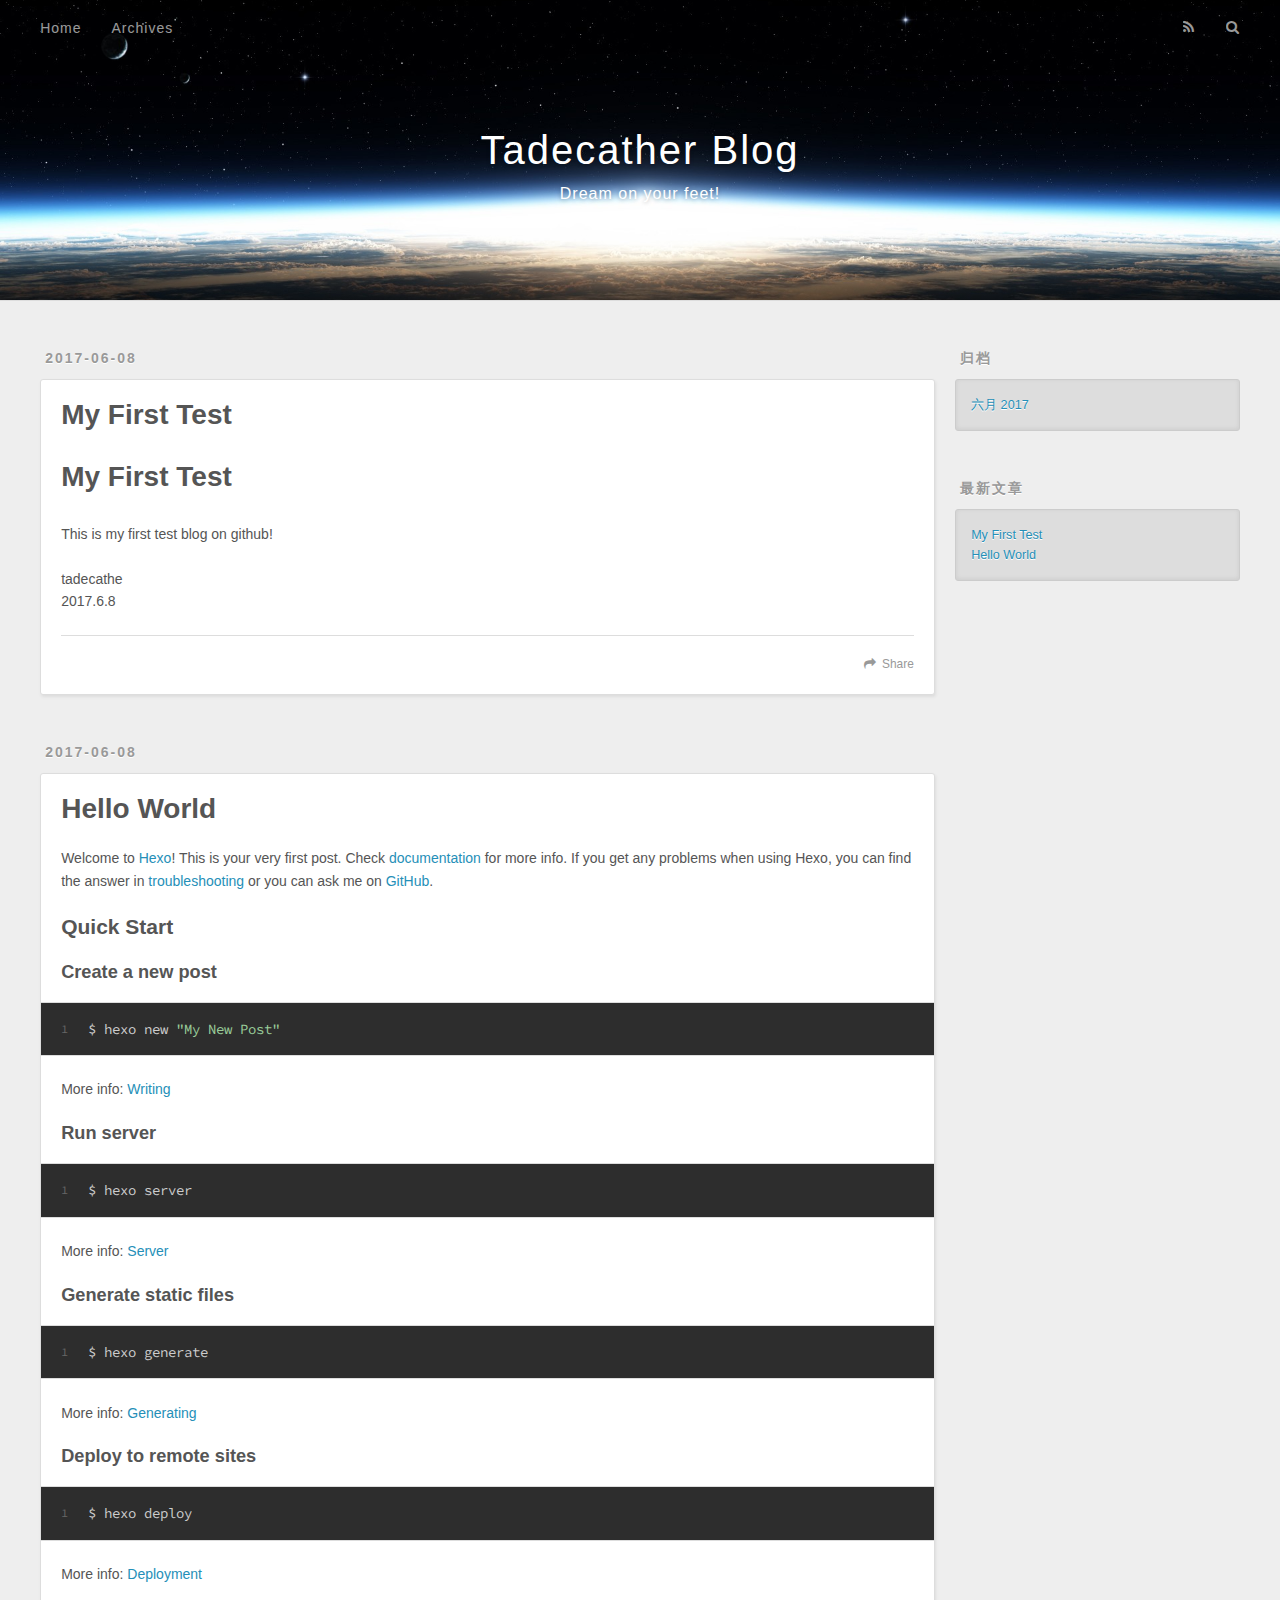
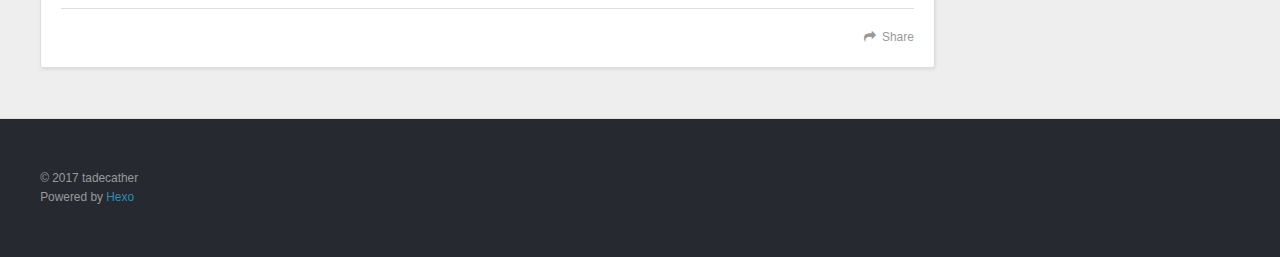
==== commit a67e2a26: "Site updated: 2017-06-08 14:27:48" ====
--- a/index.html
+++ b/index.html
@@ -3,19 +3,19 @@
 <head>
   <meta charset="utf-8">
   
-  <title>Tadecather</title>
+  <title>Tadecather Blog</title>
   <meta name="viewport" content="width=device-width, initial-scale=1, maximum-scale=1">
   <meta name="description" content="tadecather&apos;s blog on github!">
 <meta property="og:type" content="website">
-<meta property="og:title" content="Tadecather">
+<meta property="og:title" content="Tadecather Blog">
 <meta property="og:url" content="http://yoursite.com/index.html">
-<meta property="og:site_name" content="Tadecather">
+<meta property="og:site_name" content="Tadecather Blog">
 <meta property="og:description" content="tadecather&apos;s blog on github!">
 <meta name="twitter:card" content="summary">
-<meta name="twitter:title" content="Tadecather">
+<meta name="twitter:title" content="Tadecather Blog">
 <meta name="twitter:description" content="tadecather&apos;s blog on github!">
   
-    <link rel="alternate" href="/atom.xml" title="Tadecather" type="application/atom+xml">
+    <link rel="alternate" href="/atom.xml" title="Tadecather Blog" type="application/atom+xml">
   
   
     <link rel="icon" href="/favicon.png">
@@ -36,8 +36,12 @@
   <div id="header-outer" class="outer">
     <div id="header-title" class="inner">
       <h1 id="logo-wrap">
-        <a href="/" id="logo">Tadecather</a>
+        <a href="/" id="logo">Tadecather Blog</a>
       </h1>
+      
+        <h2 id="subtitle-wrap">
+          <a href="/" id="subtitle">Dream on your feet!</a>
+        </h2>
       
     </div>
     <div id="header-inner" class="inner">
@@ -92,7 +96,7 @@
       
     </div>
     <footer class="article-footer">
-      <a data-url="http://yoursite.com/2017/06/08/My-First-Test/" data-id="cj3o0xti10000j074yxmac1dp" class="article-share-link">Share</a>
+      <a data-url="http://yoursite.com/2017/06/08/My-First-Test/" data-id="cj3o1jv5l0000dw74ivts9b6s" class="article-share-link">Share</a>
       
       
     </footer>
@@ -137,7 +141,7 @@
       
     </div>
     <footer class="article-footer">
-      <a data-url="http://yoursite.com/2017/06/08/hello-world/" data-id="cj3o0xti60001j0741esh658a" class="article-share-link">Share</a>
+      <a data-url="http://yoursite.com/2017/06/08/hello-world/" data-id="cj3o1jv5r0001dw74n5exirqu" class="article-share-link">Share</a>
       
       
     </footer>
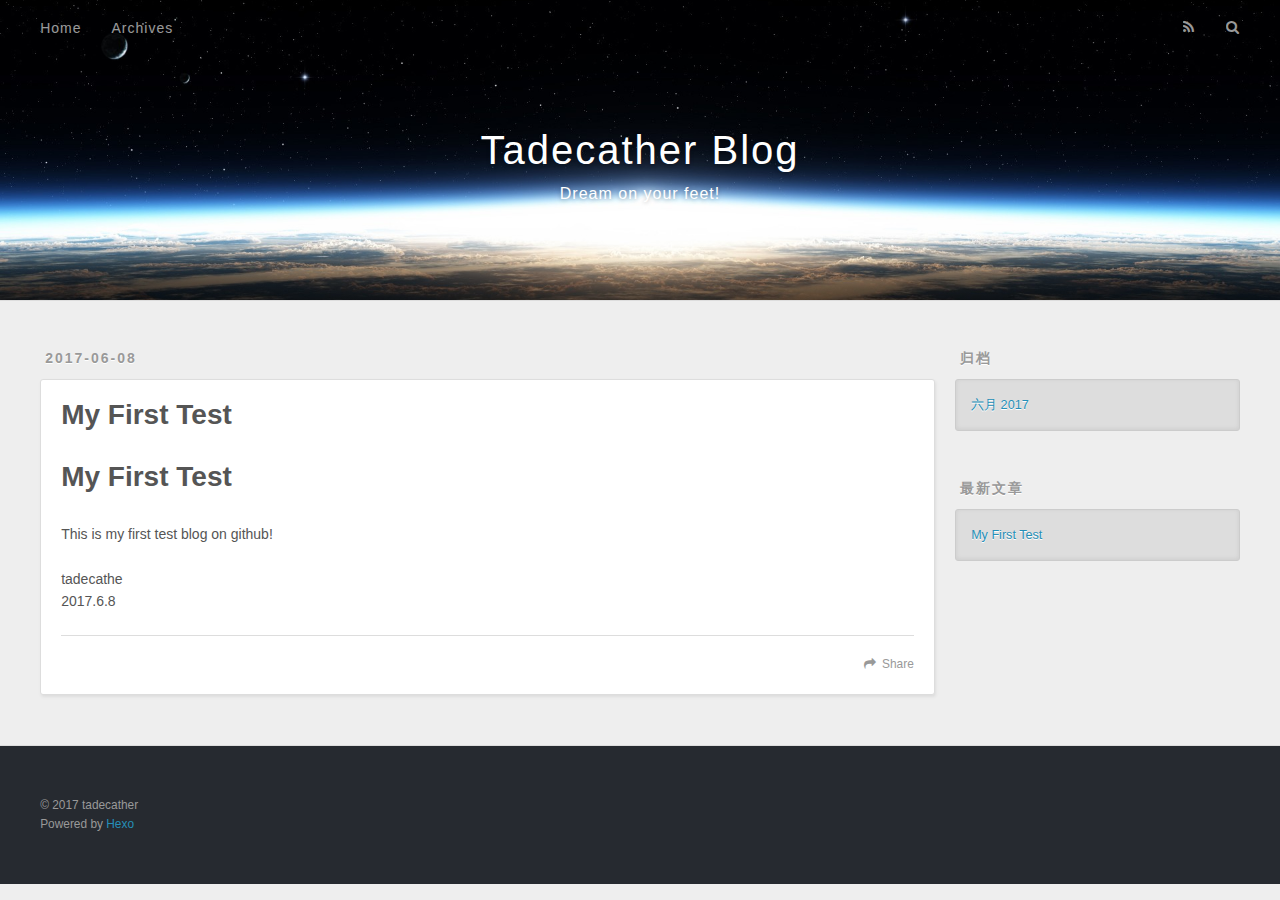
==== commit 391180ac: "Site updated: 2017-06-08 14:34:55" ====
--- a/index.html
+++ b/index.html
@@ -96,52 +96,7 @@
       
     </div>
     <footer class="article-footer">
-      <a data-url="http://yoursite.com/2017/06/08/My-First-Test/" data-id="cj3o1jv5l0000dw74ivts9b6s" class="article-share-link">Share</a>
-      
-      
-    </footer>
-  </div>
-  
-</article>
-
-
-  
-    <article id="post-hello-world" class="article article-type-post" itemscope itemprop="blogPost">
-  <div class="article-meta">
-    <a href="/2017/06/08/hello-world/" class="article-date">
-  <time datetime="2017-06-08T05:35:20.638Z" itemprop="datePublished">2017-06-08</time>
-</a>
-    
-  </div>
-  <div class="article-inner">
-    
-    
-      <header class="article-header">
-        
-  
-    <h1 itemprop="name">
-      <a class="article-title" href="/2017/06/08/hello-world/">Hello World</a>
-    </h1>
-  
-
-      </header>
-    
-    <div class="article-entry" itemprop="articleBody">
-      
-        <p>Welcome to <a href="https://hexo.io/" target="_blank" rel="external">Hexo</a>! This is your very first post. Check <a href="https://hexo.io/docs/" target="_blank" rel="external">documentation</a> for more info. If you get any problems when using Hexo, you can find the answer in <a href="https://hexo.io/docs/troubleshooting.html" target="_blank" rel="external">troubleshooting</a> or you can ask me on <a href="https://github.com/hexojs/hexo/issues" target="_blank" rel="external">GitHub</a>.</p>
-<h2 id="Quick-Start"><a href="#Quick-Start" class="headerlink" title="Quick Start"></a>Quick Start</h2><h3 id="Create-a-new-post"><a href="#Create-a-new-post" class="headerlink" title="Create a new post"></a>Create a new post</h3><figure class="highlight bash"><table><tr><td class="gutter"><pre><div class="line">1</div></pre></td><td class="code"><pre><div class="line">$ hexo new <span class="string">"My New Post"</span></div></pre></td></tr></table></figure>
-<p>More info: <a href="https://hexo.io/docs/writing.html" target="_blank" rel="external">Writing</a></p>
-<h3 id="Run-server"><a href="#Run-server" class="headerlink" title="Run server"></a>Run server</h3><figure class="highlight bash"><table><tr><td class="gutter"><pre><div class="line">1</div></pre></td><td class="code"><pre><div class="line">$ hexo server</div></pre></td></tr></table></figure>
-<p>More info: <a href="https://hexo.io/docs/server.html" target="_blank" rel="external">Server</a></p>
-<h3 id="Generate-static-files"><a href="#Generate-static-files" class="headerlink" title="Generate static files"></a>Generate static files</h3><figure class="highlight bash"><table><tr><td class="gutter"><pre><div class="line">1</div></pre></td><td class="code"><pre><div class="line">$ hexo generate</div></pre></td></tr></table></figure>
-<p>More info: <a href="https://hexo.io/docs/generating.html" target="_blank" rel="external">Generating</a></p>
-<h3 id="Deploy-to-remote-sites"><a href="#Deploy-to-remote-sites" class="headerlink" title="Deploy to remote sites"></a>Deploy to remote sites</h3><figure class="highlight bash"><table><tr><td class="gutter"><pre><div class="line">1</div></pre></td><td class="code"><pre><div class="line">$ hexo deploy</div></pre></td></tr></table></figure>
-<p>More info: <a href="https://hexo.io/docs/deployment.html" target="_blank" rel="external">Deployment</a></p>
-
-      
-    </div>
-    <footer class="article-footer">
-      <a data-url="http://yoursite.com/2017/06/08/hello-world/" data-id="cj3o1jv5r0001dw74n5exirqu" class="article-share-link">Share</a>
+      <a data-url="http://yoursite.com/2017/06/08/My-First-Test/" data-id="cj3o1t0s000007474tzvsowyu" class="article-share-link">Share</a>
       
       
     </footer>
@@ -184,10 +139,6 @@
             <a href="/2017/06/08/My-First-Test/">My First Test</a>
           </li>
         
-          <li>
-            <a href="/2017/06/08/hello-world/">Hello World</a>
-          </li>
-        
       </ul>
     </div>
   </div>
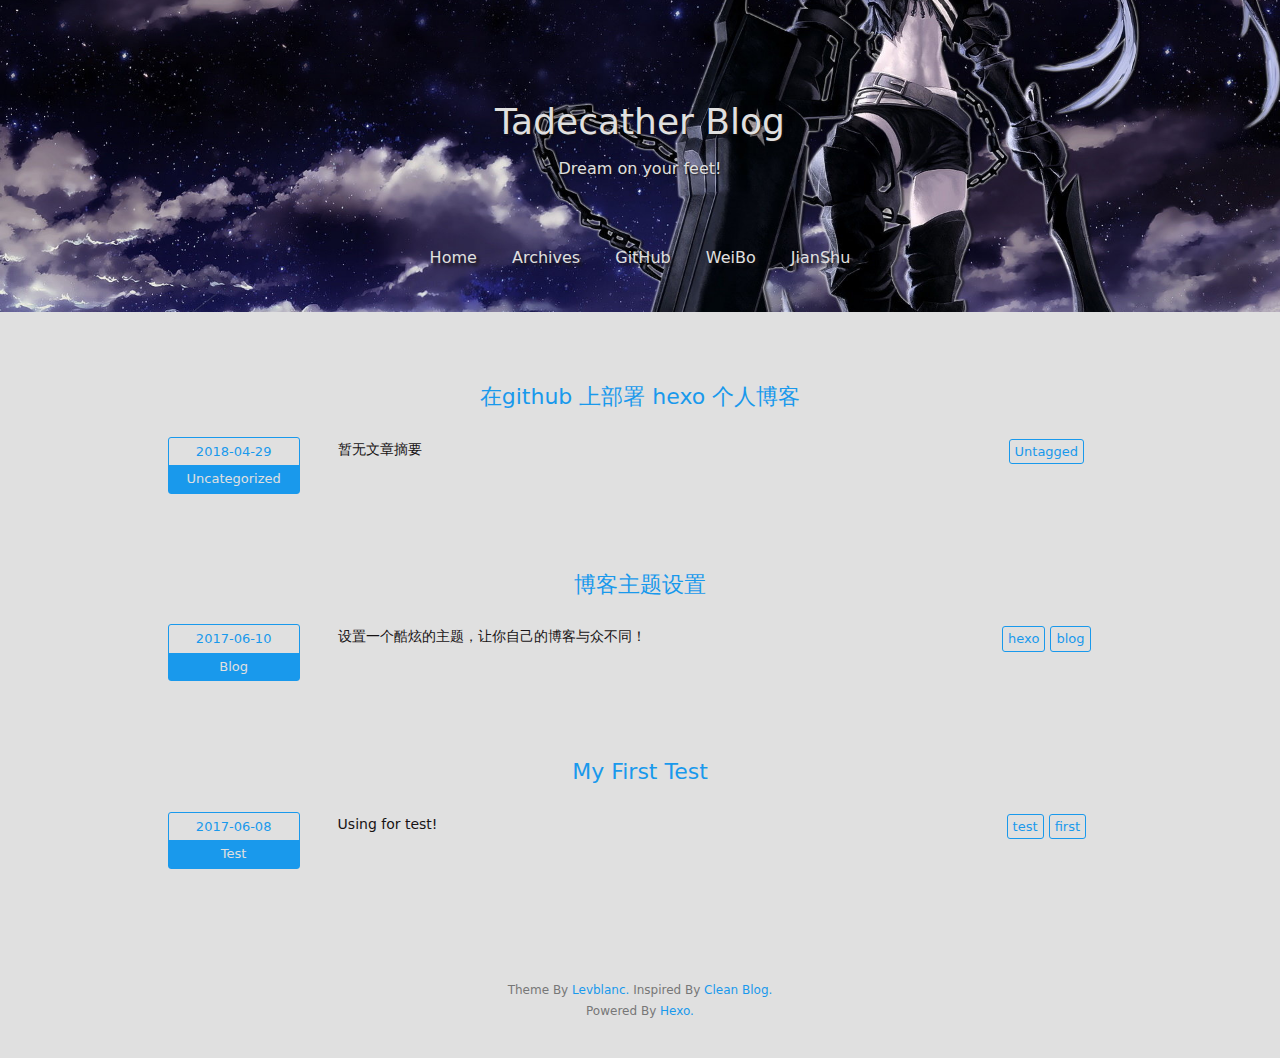
==== commit a55bc843: "Site updated: 2018-04-29 21:00:56" ====
--- a/index.html
+++ b/index.html
@@ -1,180 +1,245 @@
 <!DOCTYPE html>
 <html>
-<head>
-  <meta charset="utf-8">
-  
+  <!-- Html Head Tag-->
+  <head>
+  <meta charset="UTF-8">
+  <meta http-equiv="X-UA-Compatible" content="IE=edge">
+  <meta name="viewport" content="width=device-width, initial-scale=1">
+  <meta name="description" content="">
+  <meta name="author" content="tadecather">
+  <!-- Open Graph Data -->
+  <meta property="og:title" content="Tadecather Blog"/>
+  <meta property="og:description" content="tadecather&#39;s blog on github!" />
+  <meta property="og:site_name" content="Tadecather Blog"/>
+  <meta property="og:type" content="website" />
+  <meta property="og:image" content="http://yoursite.comundefined"/>
+  
+    <link rel="alternate" href="/atom.xml" title="Tadecather Blog" type="application/atom+xml">
+  
+  
+    <link rel="icon" href="/favicon.png">
+  
+
+  <!-- Site Title -->
   <title>Tadecather Blog</title>
-  <meta name="viewport" content="width=device-width, initial-scale=1, maximum-scale=1">
-  <meta name="description" content="tadecather&apos;s blog on github!">
-<meta property="og:type" content="website">
-<meta property="og:title" content="Tadecather Blog">
-<meta property="og:url" content="http://yoursite.com/index.html">
-<meta property="og:site_name" content="Tadecather Blog">
-<meta property="og:description" content="tadecather&apos;s blog on github!">
-<meta name="twitter:card" content="summary">
-<meta name="twitter:title" content="Tadecather Blog">
-<meta name="twitter:description" content="tadecather&apos;s blog on github!">
-  
-    <link rel="alternate" href="/atom.xml" title="Tadecather Blog" type="application/atom+xml">
-  
-  
-    <link rel="icon" href="/favicon.png">
-  
-  
-    <link href="//fonts.googleapis.com/css?family=Source+Code+Pro" rel="stylesheet" type="text/css">
-  
-  <link rel="stylesheet" href="/css/style.css">
+
+  <!-- Bootstrap CSS -->
+  <link rel="stylesheet" href="/css/bootstrap.min.css">
+  <!-- Custom CSS -->
+  
+  <link rel="stylesheet" href="/css/style.dark.css">
+
+  <!-- Google Analytics -->
   
 
 </head>
 
-<body>
-  <div id="container">
-    <div id="wrap">
-      <header id="header">
-  <div id="banner"></div>
-  <div id="header-outer" class="outer">
-    <div id="header-title" class="inner">
-      <h1 id="logo-wrap">
-        <a href="/" id="logo">Tadecather Blog</a>
-      </h1>
-      
-        <h2 id="subtitle-wrap">
-          <a href="/" id="subtitle">Dream on your feet!</a>
-        </h2>
-      
-    </div>
-    <div id="header-inner" class="inner">
-      <nav id="main-nav">
-        <a id="main-nav-toggle" class="nav-icon"></a>
-        
-          <a class="main-nav-link" href="/">Home</a>
-        
-          <a class="main-nav-link" href="/archives">Archives</a>
-        
-      </nav>
-      <nav id="sub-nav">
-        
-          <a id="nav-rss-link" class="nav-icon" href="/atom.xml" title="RSS Feed"></a>
-        
-        <a id="nav-search-btn" class="nav-icon" title="搜索"></a>
-      </nav>
-      <div id="search-form-wrap">
-        <form action="//google.com/search" method="get" accept-charset="UTF-8" class="search-form"><input type="search" name="q" class="search-form-input" placeholder="Search"><button type="submit" class="search-form-submit">&#xF002;</button><input type="hidden" name="sitesearch" value="http://yoursite.com"></form>
+  <body>
+    <!-- Page Header -->
+
+
+<header class="site-header header-background" style="background-image: url(/images/blog_banner.jpg)">
+  <div class="container">
+    <div class="row">
+      <div class="col-lg-8 col-lg-offset-2 col-md-10 col-md-offset-1">
+        <div class="page-title with-background-image">
+          <p class="title">Tadecather Blog</p>
+          <p class="subtitle">Dream on your feet!</p>
+        </div>
+        <div class="site-menu with-background-image">
+          <ul>
+            
+              <li>
+                <a href="/">
+                  
+                  Home
+                  
+                </a>
+              </li>
+            
+              <li>
+                <a href="/archives">
+                  
+                  Archives
+                  
+                </a>
+              </li>
+            
+              <li>
+                <a href="https://github.com/tadecather">
+                  
+                  GitHub
+                  
+                </a>
+              </li>
+            
+              <li>
+                <a href="http://weibo.com/u/5342371026/home">
+                  
+                  WeiBo
+                  
+                </a>
+              </li>
+            
+              <li>
+                <a href="http://www.jianshu.com/u/5c419edd8673">
+                  
+                  JianShu
+                  
+                </a>
+              </li>
+            
+          </ul>
+        </div>
       </div>
     </div>
   </div>
 </header>
-      <div class="outer">
-        <section id="main">
-  
-    <article id="post-My-First-Test" class="article article-type-post" itemscope itemprop="blogPost">
-  <div class="article-meta">
-    <a href="/2017/06/08/My-First-Test/" class="article-date">
-  <time datetime="2017-06-08T06:03:38.000Z" itemprop="datePublished">2017-06-08</time>
-</a>
-    
-  </div>
-  <div class="article-inner">
-    
-    
-      <header class="article-header">
-        
-  
-    <h1 itemprop="name">
-      <a class="article-title" href="/2017/06/08/My-First-Test/">My First Test</a>
-    </h1>
-  
-
-      </header>
-    
-    <div class="article-entry" itemprop="articleBody">
-      
-        <h1 id="My-First-Test"><a href="#My-First-Test" class="headerlink" title="My First Test"></a>My First Test</h1><p>This is my first test blog on github!</p>
-<p>tadecathe<br>2017.6.8</p>
-
-      
-    </div>
-    <footer class="article-footer">
-      <a data-url="http://yoursite.com/2017/06/08/My-First-Test/" data-id="cj3o1t0s000007474tzvsowyu" class="article-share-link">Share</a>
-      
-      
-    </footer>
-  </div>
-  
-</article>
-
-
-  
-
-</section>
-        
-          <aside id="sidebar">
-  
-    
-
-  
-    
-
-  
-    
-  
-    
-  <div class="widget-wrap">
-    <h3 class="widget-title">归档</h3>
-    <div class="widget">
-      <ul class="archive-list"><li class="archive-list-item"><a class="archive-list-link" href="/archives/2017/06/">六月 2017</a></li></ul>
-    </div>
-  </div>
-
-
-  
-    
-  <div class="widget-wrap">
-    <h3 class="widget-title">最新文章</h3>
-    <div class="widget">
-      <ul>
-        
-          <li>
-            <a href="/2017/06/08/My-First-Test/">My First Test</a>
-          </li>
-        
+
+
+<!-- Home Page Post List -->
+<div class="container">
+  <div class="row">
+    <div class="col-lg-10 col-md-10 col-md-offset-1">
+      
+        <div class="post-item-wrapper">
+  <a href="/2018/04/29/在github-上部署-hexo-个人博客/" class="post-title">
+      在github 上部署 hexo  个人博客
+  </a>
+  <div class="post-excerpt">
+    <!-- Post Date and Categories -->
+    <div class="date-and-category">
+      <div class="date">2018-04-29</div>
+      <div class="categories">
+        
+          Uncategorized
+        
+      </div>
+    </div>
+    <!-- Post Excerpt -->
+    <div class="excerpt typo">暂无文章摘要</div>
+    <!-- Post Tags -->
+    <div class="tags">
+      
+        <div class="untagged">Untagged</div>
+      
+    </div>
+  </div>
+</div>
+
+      
+        <div class="post-item-wrapper">
+  <a href="/2017/06/10/博客主题设置/" class="post-title">
+      博客主题设置
+  </a>
+  <div class="post-excerpt">
+    <!-- Post Date and Categories -->
+    <div class="date-and-category">
+      <div class="date">2017-06-10</div>
+      <div class="categories">
+        
+          
+
+<a href="/categories/Blog/">Blog</a>
+
+        
+      </div>
+    </div>
+    <!-- Post Excerpt -->
+    <div class="excerpt typo"><p>设置一个酷炫的主题，让你自己的博客与众不同！<br></div>
+    <!-- Post Tags -->
+    <div class="tags">
+      
+        
+
+<a class="tag" href="/tags/hexo/">hexo</a> <a class="tag" href="/tags/blog/">blog</a>
+
+
+      
+    </div>
+  </div>
+</div>
+
+      
+        <div class="post-item-wrapper">
+  <a href="/2017/06/08/My-First-Test/" class="post-title">
+      My First Test
+  </a>
+  <div class="post-excerpt">
+    <!-- Post Date and Categories -->
+    <div class="date-and-category">
+      <div class="date">2017-06-08</div>
+      <div class="categories">
+        
+          
+
+<a href="/categories/Test/">Test</a>
+
+        
+      </div>
+    </div>
+    <!-- Post Excerpt -->
+    <div class="excerpt typo"><p>Using for test!<br></div>
+    <!-- Post Tags -->
+    <div class="tags">
+      
+        
+
+<a class="tag" href="/tags/test/">test</a> <a class="tag" href="/tags/first/">first</a>
+
+
+      
+    </div>
+  </div>
+</div>
+
+      
+    </div>
+  </div>
+</div>
+
+<!-- Pagination -->
+<div class="container">
+  <div class="row">
+    <div class="col-lg-10 col-md-10 col-md-offset-1">
+      <ul class="pagination">
+          
+          
       </ul>
     </div>
   </div>
-
-  
-</aside>
-        
-      </div>
-      <footer id="footer">
-  
-  <div class="outer">
-    <div id="footer-info" class="inner">
-      &copy; 2017 tadecather<br>
-      Powered by <a href="http://hexo.io/" target="_blank">Hexo</a>
+</div>
+
+
+
+    <!-- Footer -->
+<footer>
+  <div class="container">
+    <div class="row">
+      <div class="col-lg-8 col-lg-offset-2 col-md-10 col-md-offset-1">
+        <p class="copyright text-muted">
+          Theme By <a target="_blank" href="https://github.com/levblanc">Levblanc.</a>
+          Inspired By <a target="_blank" href="https://github.com/klugjo/hexo-theme-clean-blog">Clean Blog.</a>
+        <p class="copyright text-muted">
+          Powered By <a target="_blank" href="https://hexo.io/">Hexo.</a>
+        </p>
+      </div>
     </div>
   </div>
 </footer>
-    </div>
-    <nav id="mobile-nav">
-  
-    <a href="/" class="mobile-nav-link">Home</a>
-  
-    <a href="/archives" class="mobile-nav-link">Archives</a>
-  
-</nav>
-    
-
-<script src="//ajax.googleapis.com/ajax/libs/jquery/2.0.3/jquery.min.js"></script>
-
-
-  <link rel="stylesheet" href="/fancybox/jquery.fancybox.css">
-  <script src="/fancybox/jquery.fancybox.pack.js"></script>
-
-
-<script src="/js/script.js"></script>
-
-  </div>
-</body>
-</html>+
+
+    <!-- After Footer Scripts -->
+<script src="/js/highlight.pack.js"></script>
+<script>
+  document.addEventListener("DOMContentLoaded", function(event) {
+    var codeBlocks = Array.prototype.slice.call(document.getElementsByTagName('pre'))
+    codeBlocks.forEach(function(block, index) {
+      hljs.highlightBlock(block);
+    });
+  });
+</script>
+
+  </body>
+</html>
+
--- a/css/style.dark.css
+++ b/css/style.dark.css
@@ -0,0 +1,764 @@
+/* basic colors */
+/* theme colors */
+/* modify value of $theme-color to get different theme colors */
+/* typo.css from https://github.com/sofish/typo.css */
+
+@charset "utf-8";
+
+/* 防止用户自定义背景颜色对网页的影响，添加让用户可以自定义字体 */
+html {
+  color: #333;
+  background: #fff;
+  -webkit-text-size-adjust: 100%;
+  -ms-text-size-adjust: 100%;
+  text-rendering: optimizelegibility;
+}
+
+/* 如果你的项目仅支持 IE9+ | Chrome | Firefox 等，推荐在 <html> 中添加 .borderbox 这个 class */
+html.borderbox *, html.borderbox *:before, html.borderbox *:after {
+  -moz-box-sizing: border-box;
+  -webkit-box-sizing: border-box;
+  box-sizing: border-box;
+}
+
+/* 内外边距通常让各个浏览器样式的表现位置不同 */
+body, dl, dt, dd, ul, ol, li, h1, h2, h3, h4, h5, h6, pre, code, form, fieldset, legend, input, textarea, p, blockquote, th, td, hr, button, article, aside, details, figcaption, figure, footer, header, menu, nav, section {
+  margin: 0;
+  padding: 0;
+}
+
+/* 重设 HTML5 标签, IE 需要在 js 中 createElement(TAG) */
+article, aside, details, figcaption, figure, footer, header, menu, nav, section {
+  display: block;
+}
+
+/* HTML5 媒体文件跟 img 保持一致 */
+audio, canvas, video {
+  display: inline-block;
+}
+
+/* 要注意表单元素并不继承父级 font 的问题 */
+body, button, input, select, textarea {
+  font: 300 1rem/1.8 PingFang SC, Lantinghei SC, Microsoft Yahei, Hiragino Sans GB, Microsoft Sans Serif, WenQuanYi Micro Hei, sans;
+}
+
+button::-moz-focus-inner,
+input::-moz-focus-inner {
+  padding: 0;
+  border: 0;
+}
+
+/* 去掉各Table cell 的边距并让其边重合 */
+table {
+  border-collapse: collapse;
+  border-spacing: 0;
+}
+
+/* 去除默认边框 */
+fieldset, img {
+  border: 0;
+}
+
+/* 块/段落引用 */
+blockquote {
+  position: relative;
+  color: #999;
+  font-weight: 400;
+  border-left: 1px solid #1abc9c;
+  padding-left: 1em;
+  margin: 1em 3em 1em 2em;
+}
+
+@media only screen and ( max-width: 640px ) {
+  blockquote {
+    margin: 1em 0;
+  }
+}
+
+/* Firefox 以外，元素没有下划线，需添加 */
+acronym, abbr {
+  border-bottom: 1px dotted;
+  font-variant: normal;
+}
+
+/* 添加鼠标问号，进一步确保应用的语义是正确的（要知道，交互他们也有洁癖，如果你不去掉，那得多花点口舌） */
+abbr {
+  cursor: help;
+}
+
+/* 一致的 del 样式 */
+del {
+  text-decoration: line-through;
+}
+
+address, caption, cite, code, dfn, em, th, var {
+  font-style: normal;
+  font-weight: 400;
+}
+
+/* 去掉列表前的标识, li 会继承，大部分网站通常用列表来很多内容，所以应该当去 */
+ul, ol {
+  list-style: none;
+}
+
+/* 对齐是排版最重要的因素, 别让什么都居中 */
+caption, th {
+  text-align: left;
+}
+
+q:before, q:after {
+  content: '';
+}
+
+/* 统一上标和下标 */
+sub, sup {
+  font-size: 75%;
+  line-height: 0;
+  position: relative;
+}
+
+:root sub, :root sup {
+  vertical-align: baseline; /* for ie9 and other modern browsers */
+}
+
+sup {
+  top: -0.5em;
+}
+
+sub {
+  bottom: -0.25em;
+}
+
+/* 让链接在 hover 状态下显示下划线 */
+// a {
+//   color: #1abc9c;
+// }
+
+// a:hover {
+//   text-decoration: underline;
+// }
+
+// .typo a {
+//   border-bottom: 1px solid #1abc9c;
+// }
+
+// .typo a:hover {
+//   border-bottom-color: #555;
+//   color: #555;
+//   text-decoration: none;
+// }
+
+/* 默认不显示下划线，保持页面简洁 */
+ins, a {
+  text-decoration: none;
+}
+
+/* 专名号：虽然 u 已经重回 html5 Draft，但在所有浏览器中都是可以使用的，
+ * 要做到更好，向后兼容的话，添加 class="typo-u" 来显示专名号
+ * 关于 <u> 标签：http://www.whatwg.org/specs/web-apps/current-work/multipage/text-level-semantics.html#the-u-element
+ * 被放弃的是 4，之前一直搞错 http://www.w3.org/TR/html401/appendix/changes.html#idx-deprecated
+ * 一篇关于 <u> 标签的很好文章：http://html5doctor.com/u-element/
+ */
+u, .typo-u {
+  text-decoration: underline;
+}
+
+/* 标记，类似于手写的荧光笔的作用 */
+mark {
+  background: #fffdd1;
+  border-bottom: 1px solid #ffedce;
+  padding: 2px;
+  margin: 0 5px;
+}
+
+/* 代码片断 */
+pre, code, pre tt {
+  font-family: Courier, 'Courier New', monospace;
+}
+
+pre {
+  background: #f8f8f8;
+  border: 1px solid #ddd;
+  padding: 1em 1.5em;
+  display: block;
+  -webkit-overflow-scrolling: touch;
+}
+
+/* 一致化 horizontal rule */
+hr {
+  border: none;
+  border-bottom: 1px solid #cfcfcf;
+  margin-bottom: 0.8em;
+  height: 10px;
+}
+
+/* 底部印刷体、版本等标记 */
+small, .typo-small,
+  /* 图片说明 */
+figcaption {
+  font-size: 0.9em;
+  color: #888;
+}
+
+strong, b {
+  font-weight: bold;
+  color: #000;
+}
+
+/* 可拖动文件添加拖动手势 */
+[draggable] {
+  cursor: move;
+}
+
+.clearfix:before, .clearfix:after {
+  content: "";
+  display: table;
+}
+
+.clearfix:after {
+  clear: both;
+}
+
+.clearfix {
+  zoom: 1;
+}
+
+/* 强制文本换行 */
+.textwrap, .textwrap td, .textwrap th {
+  word-wrap: break-word;
+  word-break: break-all;
+}
+
+.textwrap-table {
+  table-layout: fixed;
+}
+
+/* 提供 serif 版本的字体设置: iOS 下中文自动 fallback 到 sans-serif */
+.serif {
+  font-family: Palatino, Optima, Georgia, serif;
+}
+
+/* 保证块/段落之间的空白隔行 */
+.typo table, .typo p, .typo pre, .typo ul, .typo ol, .typo dl, .typo form, .typo hr,
+.typo-p, .typo-pre, .typo-ul, .typo-ol, .typo-dl, .typo-form, .typo-hr, .typo-table, blockquote {
+  margin-bottom: 1.2em
+}
+
+h1, h2, h3, h4, h5, h6 {
+  font-family: PingFang SC, Verdana, Helvetica Neue, Microsoft Yahei, Hiragino Sans GB, Microsoft Sans Serif, WenQuanYi Micro Hei, sans-serif;
+  font-weight: 100;
+  color: #000;
+  line-height: 1.35;
+}
+
+/* 标题应该更贴紧内容，并与其他块区分，margin 值要相应做优化 */
+.typo h1, .typo h2, .typo h3, .typo h4, .typo h5, .typo h6,
+.typo-h1, .typo-h2, .typo-h3, .typo-h4, .typo-h5, .typo-h6 {
+  margin-top: 1.2em;
+  margin-bottom: 0.6em;
+  line-height: 1.35;
+}
+
+.typo h1, .typo-h1 {
+  font-size: 2em;
+}
+
+.typo h2, .typo-h2 {
+  font-size: 1.8em;
+}
+
+.typo h3, .typo-h3 {
+  font-size: 1.6em;
+}
+
+.typo h4, .typo-h4 {
+  font-size: 1.4em;
+}
+
+.typo h5, .typo h6, .typo-h5, .typo-h6 {
+  font-size: 1.2em;
+}
+
+/* 在文章中，应该还原 ul 和 ol 的样式 */
+.typo ul, .typo-ul {
+  margin-left: 1.3em;
+  list-style: disc;
+}
+
+.typo ol, .typo-ol {
+  list-style: decimal;
+  margin-left: 1.9em;
+}
+
+.typo li ul, .typo li ol, .typo-ul ul, .typo-ul ol, .typo-ol ul, .typo-ol ol {
+  margin-bottom: 0.8em;
+  margin-left: 2em;
+}
+
+.typo li ul, .typo-ul ul, .typo-ol ul {
+  list-style: circle;
+}
+
+/* 同 ul/ol，在文章中应用 table 基本格式 */
+// .typo table th,
+// .typo table td,
+.typo-table th,
+.typo-table td,
+.typo table caption {
+  border: 1px solid #ddd;
+  padding: 0.5em 1em;
+  color: #666;
+}
+
+
+// .typo table th,
+.typo-table th {
+  background: #fbfbfb;
+}
+
+// .typo table thead th,
+.typo-table thead th {
+  background: #f1f1f1;
+}
+
+.typo table caption {
+  border-bottom: none;
+}
+
+/* 去除 webkit 中 input 和 textarea 的默认样式  */
+.typo-input, .typo-textarea {
+  -webkit-appearance: none;
+  border-radius: 0;
+}
+
+.typo-em, .typo em, legend, caption {
+  color: #000;
+  font-weight: inherit;
+}
+
+/* 着重号，只能在少量（少于100个字符）且全是全角字符的情况下使用 */
+.typo-em {
+  position: relative;
+}
+
+.typo-em:after {
+  position: absolute;
+  top: 0.65em;
+  left: 0;
+  width: 100%;
+  overflow: hidden;
+  white-space: nowrap;
+  content: "・・・・・・・・・・・・・・・・・・・・・・・・・・・・・・・・・・・・・・・・・・・・・・・・・・・・・・・・・・・・・・・・・・・・・・・・・・・・・・・・・・・・・・・・・・・・・・・・・・・・";
+}
+
+/* Responsive images */
+.typo img {
+  max-width: 100%;
+}
+
+.hljs {
+  display: block;
+  overflow-x: auto;
+  padding: 0.5em;
+  background: #fbf1c7;
+}
+.hljs,
+.hljs-subst {
+  color: #3c3836;
+}
+.hljs-deletion,
+.hljs-formula,
+.hljs-keyword,
+.hljs-link,
+.hljs-selector-tag {
+  color: #9d0006;
+}
+.hljs-built_in,
+.hljs-emphasis,
+.hljs-name,
+.hljs-quote,
+.hljs-strong,
+.hljs-title,
+.hljs-variable {
+  color: #076678;
+}
+.hljs-attr,
+.hljs-params,
+.hljs-template-tag,
+.hljs-type {
+  color: #b57614;
+}
+.hljs-builtin-name,
+.hljs-doctag,
+.hljs-literal,
+.hljs-number {
+  color: #8f3f71;
+}
+.hljs-code,
+.hljs-meta,
+.hljs-regexp,
+.hljs-selector-id,
+.hljs-template-variable {
+  color: #af3a03;
+}
+.hljs-addition,
+.hljs-meta-string,
+.hljs-section,
+.hljs-selector-attr,
+.hljs-selector-class,
+.hljs-string,
+.hljs-symbol {
+  color: #79740e;
+}
+.hljs-attribute,
+.hljs-bullet,
+.hljs-class,
+.hljs-function,
+.hljs-function .hljs-keyword,
+.hljs-meta-keyword,
+.hljs-selector-pseudo,
+.hljs-tag {
+  color: #427b58;
+}
+.hljs-comment {
+  color: #928374;
+}
+.hljs-link_label,
+.hljs-literal,
+.hljs-number {
+  color: #8f3f71;
+}
+.hljs-comment,
+.hljs-emphasis {
+  font-style: italic;
+}
+.hljs-section,
+.hljs-strong,
+.hljs-tag {
+  font-weight: bold;
+}
+.highlight {
+  overflow: auto;
+}
+.highlight table {
+  width: 100%;
+  max-width: 100%;
+}
+.highlight pre {
+  font-size: 0.8125rem;
+}
+.highlight .gutter {
+  width: 5%;
+  text-align: right;
+}
+.highlight .gutter pre {
+  border-top: 0;
+  border-bottom: 0;
+  border-left: 0;
+}
+.highlight .code {
+  width: 95%;
+}
+.highlight .code pre {
+  border: 0;
+}
+code {
+  color: #1999ec;
+  padding: 0 0.125rem;
+  margin: 0 0.125rem;
+  border-radius: 0.0625rem;
+  background-color: #f0e8df;
+}
+@media only screen and (max-width: 414px) {
+  .highlight pre {
+    font-size: 0.75rem;
+  }
+}
+html,
+body {
+  color: #171314;
+  background-color: #e0e0e0;
+  font-size: 100%; /* add PX (or original value) as backup */
+  font-size: 100%;
+}
+a {
+  color: #1999ec;
+}
+a:hover {
+  text-decoration: none;
+  color: #e0e0e0;
+  background-color: #1999ec;
+  transition: all 0.25s;
+  cursor: pointer;
+}
+strong {
+  color: #171314;
+}
+h1,
+h2,
+h3,
+h4,
+h5,
+h6 {
+  color: #171314;
+}
+.site-header {
+  padding: 2.5rem 0;
+  border-bottom: 1px solid #e0e0e0;
+  margin-bottom: 1.875rem;
+}
+.site-header.header-background {
+  border-bottom: 0;
+  background-color: #808080;
+  background-position: center center;
+  background-attachment: scroll;
+  -webkit-background-size: cover;
+  -moz-background-size: cover;
+  background-size: cover;
+  -o-background-size: cover;
+}
+.site-header .page-title {
+  color: #1999ec;
+  text-align: center;
+  text-shadow: 1px 1px 2px #171314;
+}
+.site-header .page-title.with-background-image {
+  color: #e0e0e0;
+  padding: 3.125rem 0;
+}
+.site-header .page-title .title {
+  font-size: 2.25rem;
+}
+.site-menu {
+  text-align: center;
+  margin-top: 0.625rem;
+  text-shadow: 3px 3px 3px #171314;
+}
+.site-menu ul {
+  margin: 0 auto;
+  padding: 0;
+}
+.site-menu ul > li {
+  display: inline-block;
+  margin-right: 0.625rem;
+}
+.site-menu ul > li:last-child {
+  margin-right: 0;
+}
+.site-menu ul > li > a {
+  padding: 0.1875rem 0.625rem;
+  border-radius: 0.125rem;
+}
+.site-menu.with-background-image a {
+  color: #e0e0e0;
+}
+@media only screen and (max-width: 414px) {
+  .site-header .page-title.with-background-image {
+    padding: 1.875rem 0;
+  }
+  .site-header .page-title .title {
+    font-size: 1.375rem;
+  }
+  .site-menu {
+    font-size: 1rem;
+  }
+  .site-menu ul li {
+    margin-right: 0;
+  }
+  .site-menu ul li > a {
+    padding: 0.1875rem 0.375rem;
+  }
+}
+.post-item-wrapper {
+  padding: 2.1875rem 0;
+  border-bottom: 1px solid #e0e0e0;
+  text-align: center;
+  overflow: hidden;
+}
+.post-item-wrapper:last-child {
+  border-bottom: none;
+}
+.post-item-wrapper .post-title {
+  display: inline-block;
+  padding: 0 0.625rem;
+  margin-bottom: 1.25rem;
+  font-size: 1.375rem;
+  text-align: center;
+  border-radius: 0.125rem;
+}
+.post-item-wrapper .post-excerpt {
+  overflow: hidden;
+}
+.post-item-wrapper .date-and-category,
+.post-item-wrapper .excerpt,
+.post-item-wrapper .tags {
+  float: left;
+}
+.post-item-wrapper .date-and-category,
+.post-item-wrapper .tags {
+  width: 14%;
+}
+.post-item-wrapper .excerpt {
+  width: 64%;
+  margin: 0 4%;
+  font-size: 0.875rem;
+  text-align: justify;
+}
+.post-item-wrapper .excerpt p {
+  margin-bottom: 0;
+}
+.post-item-wrapper .date-and-category {
+  font-size: 0.8125rem;
+  text-align: center;
+  border: 1px solid #1999ec;
+  border-radius: 0.1875rem;
+}
+.post-item-wrapper .date-and-category .date,
+.post-item-wrapper .date-and-category .categories {
+  padding: 0.125rem 0;
+}
+.post-item-wrapper .date-and-category .date {
+  color: #1999ec;
+}
+.post-item-wrapper .date-and-category .categories {
+  color: #e0e0e0;
+  background-color: #1999ec;
+}
+.post-item-wrapper .date-and-category .categories > a {
+  color: #e0e0e0;
+  background-color: #1999ec;
+}
+.post-item-wrapper .tags {
+  overflow: hidden;
+}
+.post-item-wrapper .tags .untagged,
+.post-item-wrapper .tags .tag {
+  display: inline-block;
+  font-size: 0.8125rem;
+  padding: 0 0.3125rem;
+  text-align: center;
+  border: 1px solid #1999ec;
+  border-radius: 0.1875rem;
+}
+.post-item-wrapper .tags .untagged {
+  color: #1999ec;
+}
+@media only screen and (max-width: 768px) {
+  .post-item-wrapper .date-and-category,
+  .post-item-wrapper .tags {
+    display: none;
+  }
+  .post-item-wrapper .excerpt {
+    width: 100%;
+    padding: 0 5%;
+    margin: 0;
+    float: none;
+  }
+  .post-item-wrapper .post-title {
+    font-size: 1.125rem;
+  }
+}
+.archive-item {
+  margin-bottom: 1.25rem;
+}
+.archive-item .post-title {
+  font-size: 1.25rem;
+  padding: 0 0.3125rem;
+  border-radius: 0.125rem;
+}
+.archive-item .date {
+  font-size: 0.875rem;
+  padding: 0 0.3125rem;
+}
+@media only screen and (max-width: 414px) {
+  .archive-item .post-title {
+    font-size: 1rem;
+  }
+  .archive-item .date {
+    font-size: 0.875rem;
+  }
+}
+.post-tags,
+.post-info {
+  font-size: 0.875rem;
+  font-style: italic;
+  text-align: center;
+}
+.post-info {
+  margin-bottom: 0.3125rem;
+}
+.post-info .info {
+  padding: 0 0.5rem;
+  border-right: 1px dotted #e0e0e0;
+}
+.post-info .info:last-child {
+  border-right: none;
+}
+.post-info .categories a {
+  padding: 0.125rem 0.25rem;
+  border-radius: 0.125rem;
+}
+.post-tags {
+  font-style: italic;
+}
+.post-tags > a {
+  display: inline-block;
+  padding: 0 0.25rem;
+  margin-right: 0.125rem;
+  border-radius: 0.125rem;
+}
+.post-content {
+  padding-top: 2.5rem;
+  padding-bottom: 2.5rem;
+  font-size: 0.9375rem;
+}
+@media only screen and (max-width: 414px) {
+  .post-tags,
+  .post-info {
+    font-size: 0.75rem;
+  }
+  .post-tags .info,
+  .post-info .info {
+    padding: 0 0.3125rem;
+  }
+  .post-tags .time,
+  .post-info .time {
+    display: none;
+  }
+  .post-content {
+    font-size: 0.78125rem;
+  }
+}
+footer {
+  padding: 2.1875rem 0;
+  border-top: 1px solid #e0e0e0;
+  font-size: 0.75rem;
+  text-align: center;
+}
+.pagination {
+  display: block;
+  text-align: center;
+  overflow: hidden;
+}
+.pagination > li {
+  display: inline-block;
+}
+.pagination > li > a {
+  color: #1999ec;
+  background-color: #e0e0e0;
+  border: 1px solid #1999ec;
+  border-radius: 0.1875rem;
+}
+.pagination > li > a:hover {
+  color: #e0e0e0;
+  background-color: #1999ec;
+  border: 1px solid #1999ec;
+}
+.pagination > li > a span {
+  display: inline-block;
+}
+@media only screen and (max-width: 414px) {
+  .pagination {
+    font-size: 0.875rem;
+  }
+}
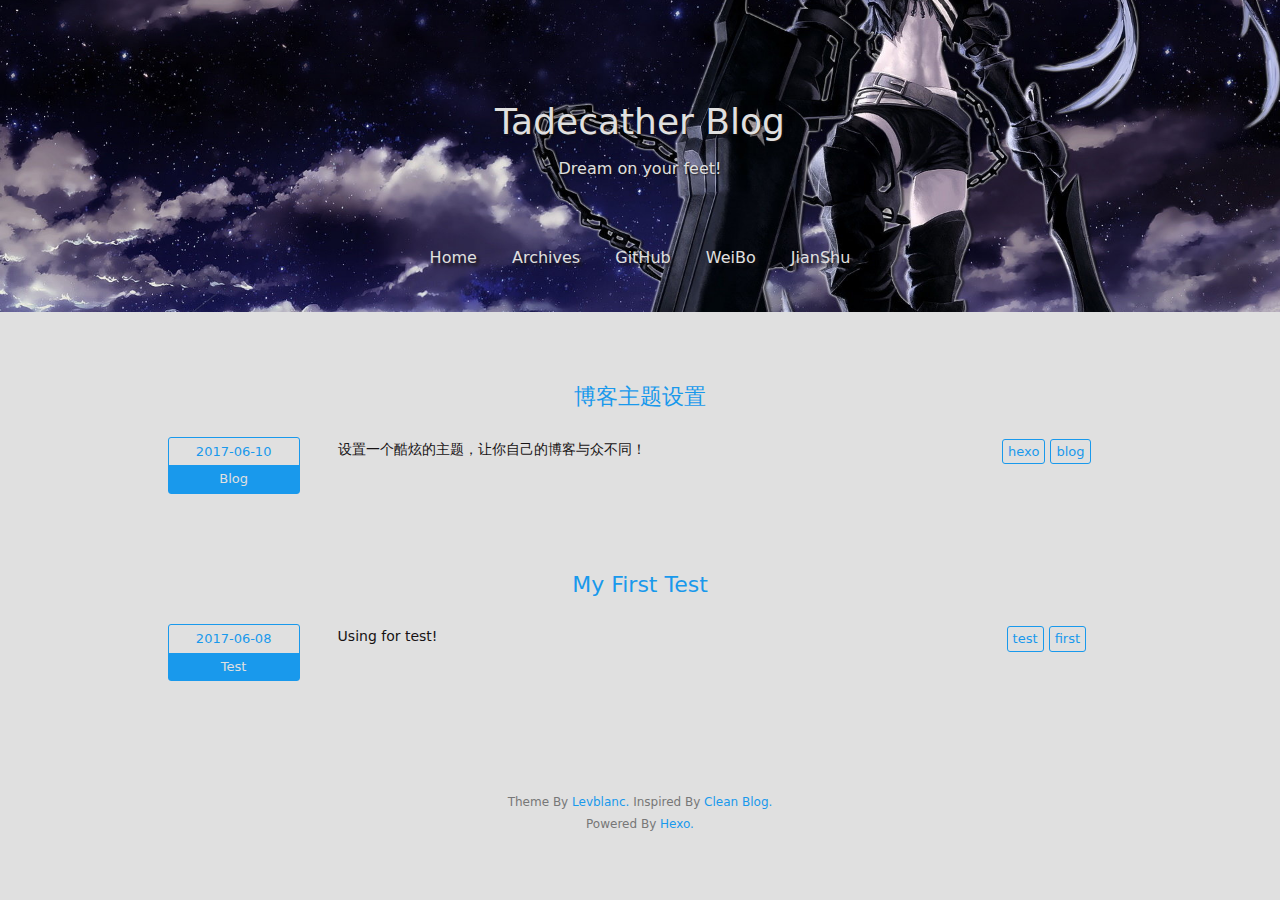
==== commit 016f232b: "Site updated: 2018-04-29 23:00:50" ====
--- a/index.html
+++ b/index.html
@@ -103,32 +103,6 @@
     <div class="col-lg-10 col-md-10 col-md-offset-1">
       
         <div class="post-item-wrapper">
-  <a href="/2018/04/29/在github-上部署-hexo-个人博客/" class="post-title">
-      在github 上部署 hexo  个人博客
-  </a>
-  <div class="post-excerpt">
-    <!-- Post Date and Categories -->
-    <div class="date-and-category">
-      <div class="date">2018-04-29</div>
-      <div class="categories">
-        
-          Uncategorized
-        
-      </div>
-    </div>
-    <!-- Post Excerpt -->
-    <div class="excerpt typo">暂无文章摘要</div>
-    <!-- Post Tags -->
-    <div class="tags">
-      
-        <div class="untagged">Untagged</div>
-      
-    </div>
-  </div>
-</div>
-
-      
-        <div class="post-item-wrapper">
   <a href="/2017/06/10/博客主题设置/" class="post-title">
       博客主题设置
   </a>
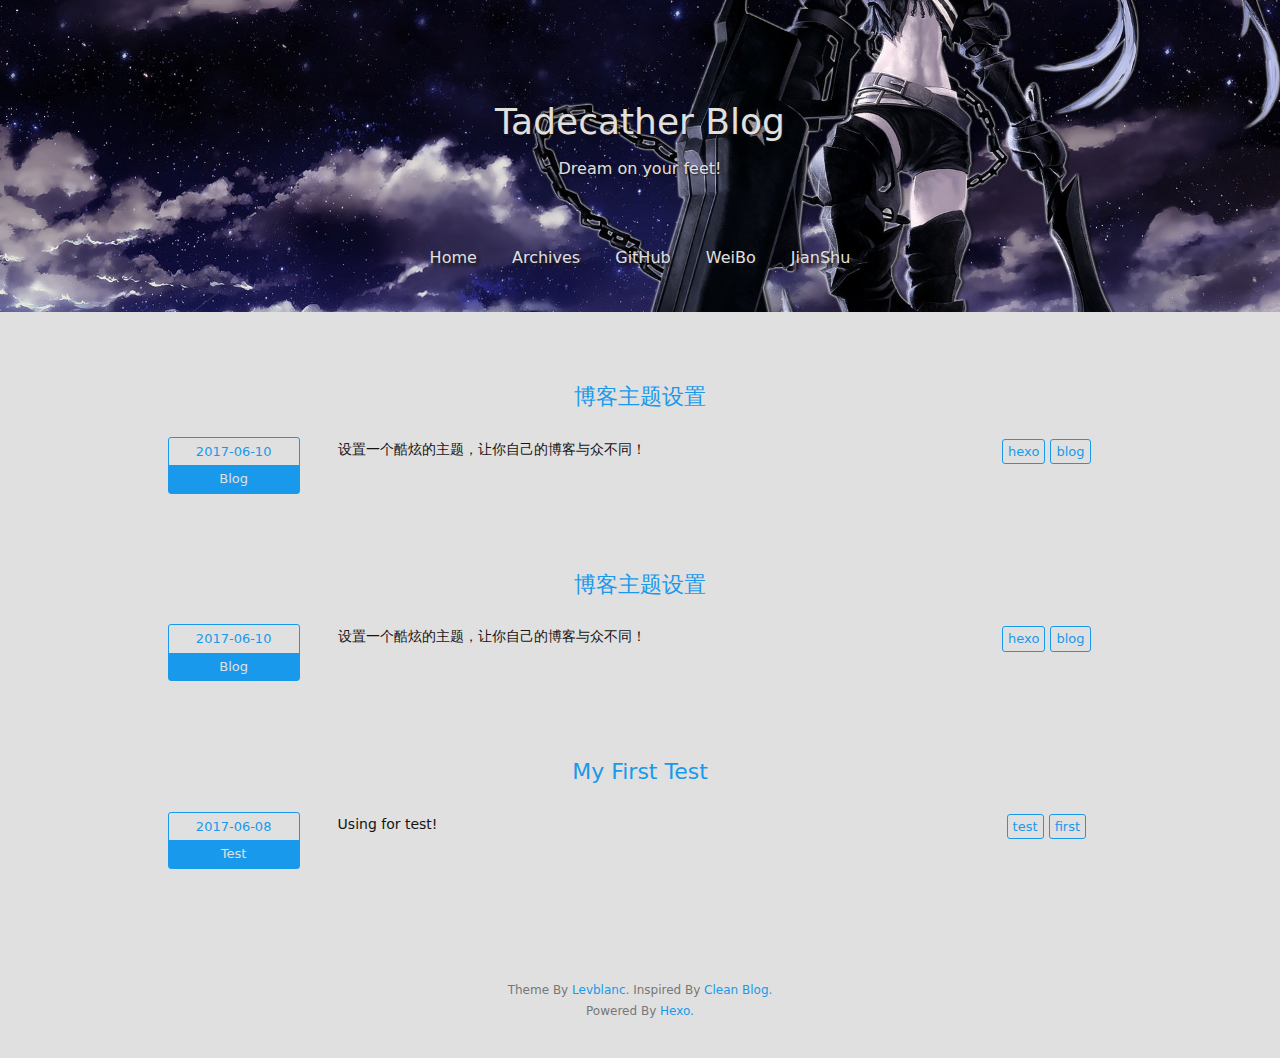
==== commit c891cf9a: "Site updated: 2018-04-29 23:04:05" ====
--- a/index.html
+++ b/index.html
@@ -103,6 +103,39 @@
     <div class="col-lg-10 col-md-10 col-md-offset-1">
       
         <div class="post-item-wrapper">
+  <a href="/2017/06/10/博客主题设置 - 副本/" class="post-title">
+      博客主题设置
+  </a>
+  <div class="post-excerpt">
+    <!-- Post Date and Categories -->
+    <div class="date-and-category">
+      <div class="date">2017-06-10</div>
+      <div class="categories">
+        
+          
+
+<a href="/categories/Blog/">Blog</a>
+
+        
+      </div>
+    </div>
+    <!-- Post Excerpt -->
+    <div class="excerpt typo"><p>设置一个酷炫的主题，让你自己的博客与众不同！<br></div>
+    <!-- Post Tags -->
+    <div class="tags">
+      
+        
+
+<a class="tag" href="/tags/hexo/">hexo</a> <a class="tag" href="/tags/blog/">blog</a>
+
+
+      
+    </div>
+  </div>
+</div>
+
+      
+        <div class="post-item-wrapper">
   <a href="/2017/06/10/博客主题设置/" class="post-title">
       博客主题设置
   </a>
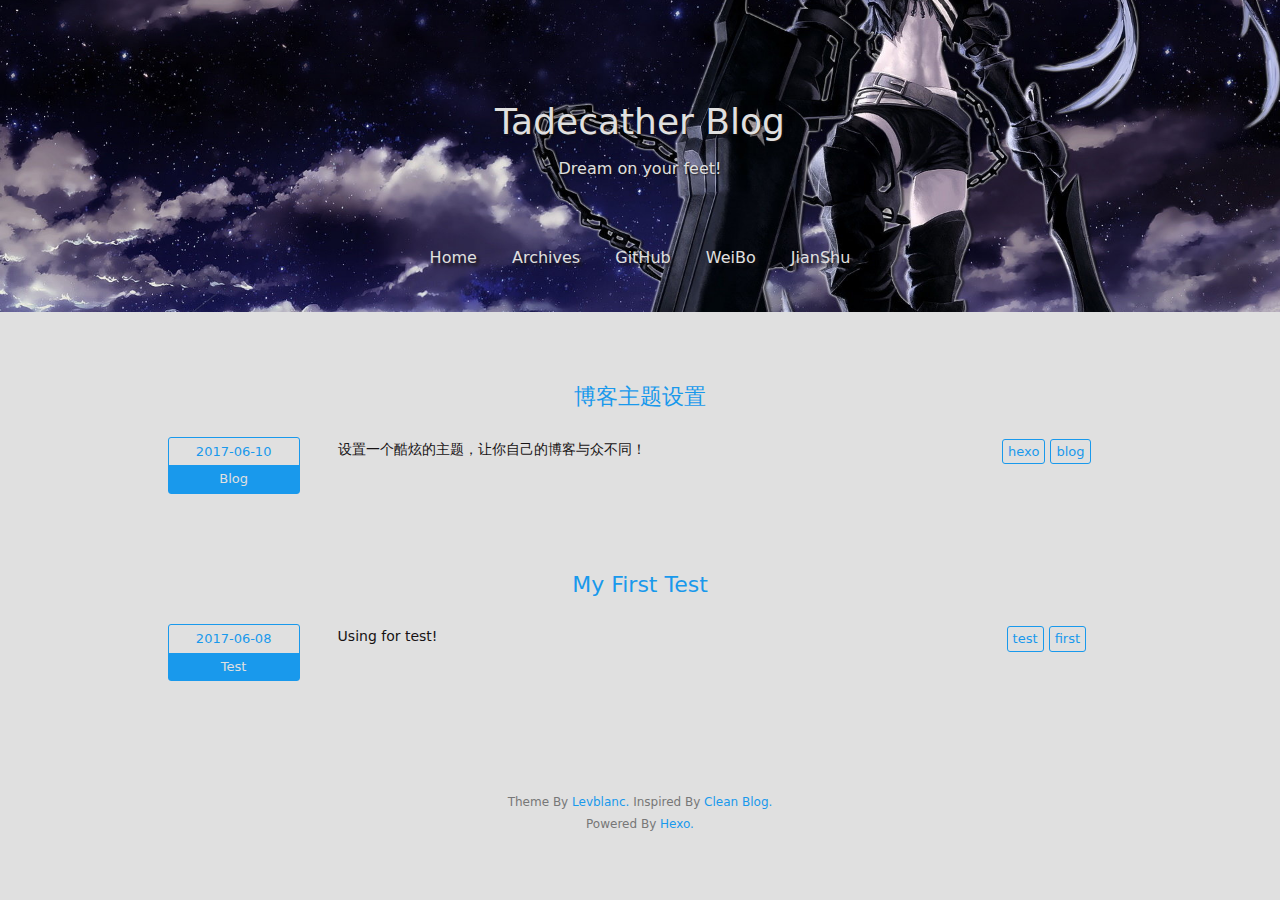
==== commit b6e51d8a: "Site updated: 2018-04-29 23:07:40" ====
--- a/index.html
+++ b/index.html
@@ -103,39 +103,6 @@
     <div class="col-lg-10 col-md-10 col-md-offset-1">
       
         <div class="post-item-wrapper">
-  <a href="/2017/06/10/博客主题设置 - 副本/" class="post-title">
-      博客主题设置
-  </a>
-  <div class="post-excerpt">
-    <!-- Post Date and Categories -->
-    <div class="date-and-category">
-      <div class="date">2017-06-10</div>
-      <div class="categories">
-        
-          
-
-<a href="/categories/Blog/">Blog</a>
-
-        
-      </div>
-    </div>
-    <!-- Post Excerpt -->
-    <div class="excerpt typo"><p>设置一个酷炫的主题，让你自己的博客与众不同！<br></div>
-    <!-- Post Tags -->
-    <div class="tags">
-      
-        
-
-<a class="tag" href="/tags/hexo/">hexo</a> <a class="tag" href="/tags/blog/">blog</a>
-
-
-      
-    </div>
-  </div>
-</div>
-
-      
-        <div class="post-item-wrapper">
   <a href="/2017/06/10/博客主题设置/" class="post-title">
       博客主题设置
   </a>
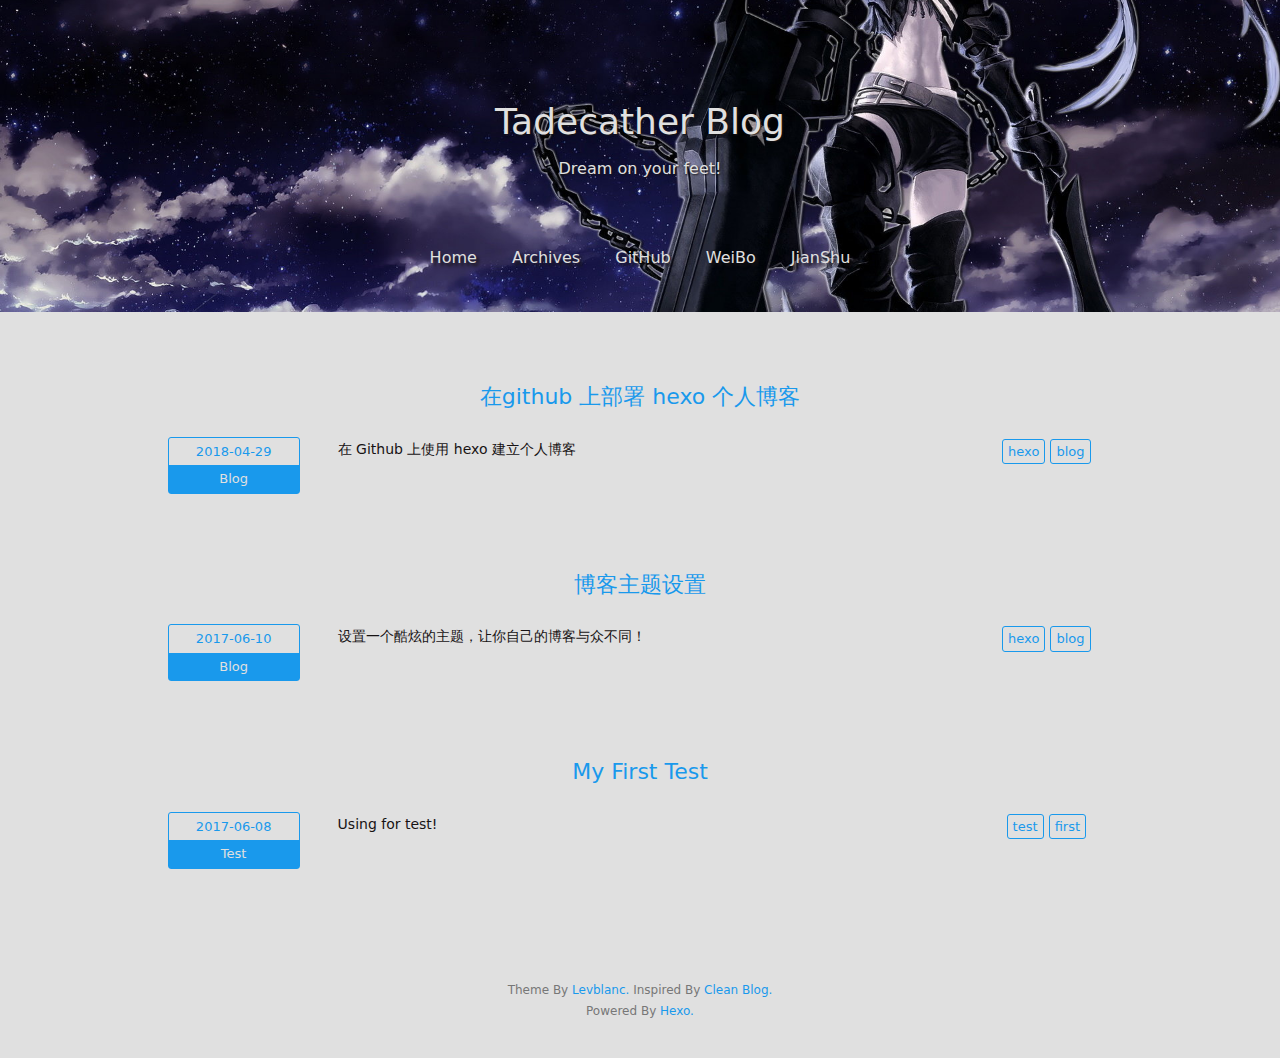
==== commit c1e9a7cc: "Site updated: 2018-04-29 23:21:19" ====
--- a/index.html
+++ b/index.html
@@ -103,6 +103,39 @@
     <div class="col-lg-10 col-md-10 col-md-offset-1">
       
         <div class="post-item-wrapper">
+  <a href="/2018/04/29/在github上部署hexo个人博客/" class="post-title">
+      在github 上部署 hexo  个人博客
+  </a>
+  <div class="post-excerpt">
+    <!-- Post Date and Categories -->
+    <div class="date-and-category">
+      <div class="date">2018-04-29</div>
+      <div class="categories">
+        
+          
+
+<a href="/categories/Blog/">Blog</a>
+
+        
+      </div>
+    </div>
+    <!-- Post Excerpt -->
+    <div class="excerpt typo"><p>在 Github 上使用 hexo 建立个人博客<br></div>
+    <!-- Post Tags -->
+    <div class="tags">
+      
+        
+
+<a class="tag" href="/tags/hexo/">hexo</a> <a class="tag" href="/tags/blog/">blog</a>
+
+
+      
+    </div>
+  </div>
+</div>
+
+      
+        <div class="post-item-wrapper">
   <a href="/2017/06/10/博客主题设置/" class="post-title">
       博客主题设置
   </a>
